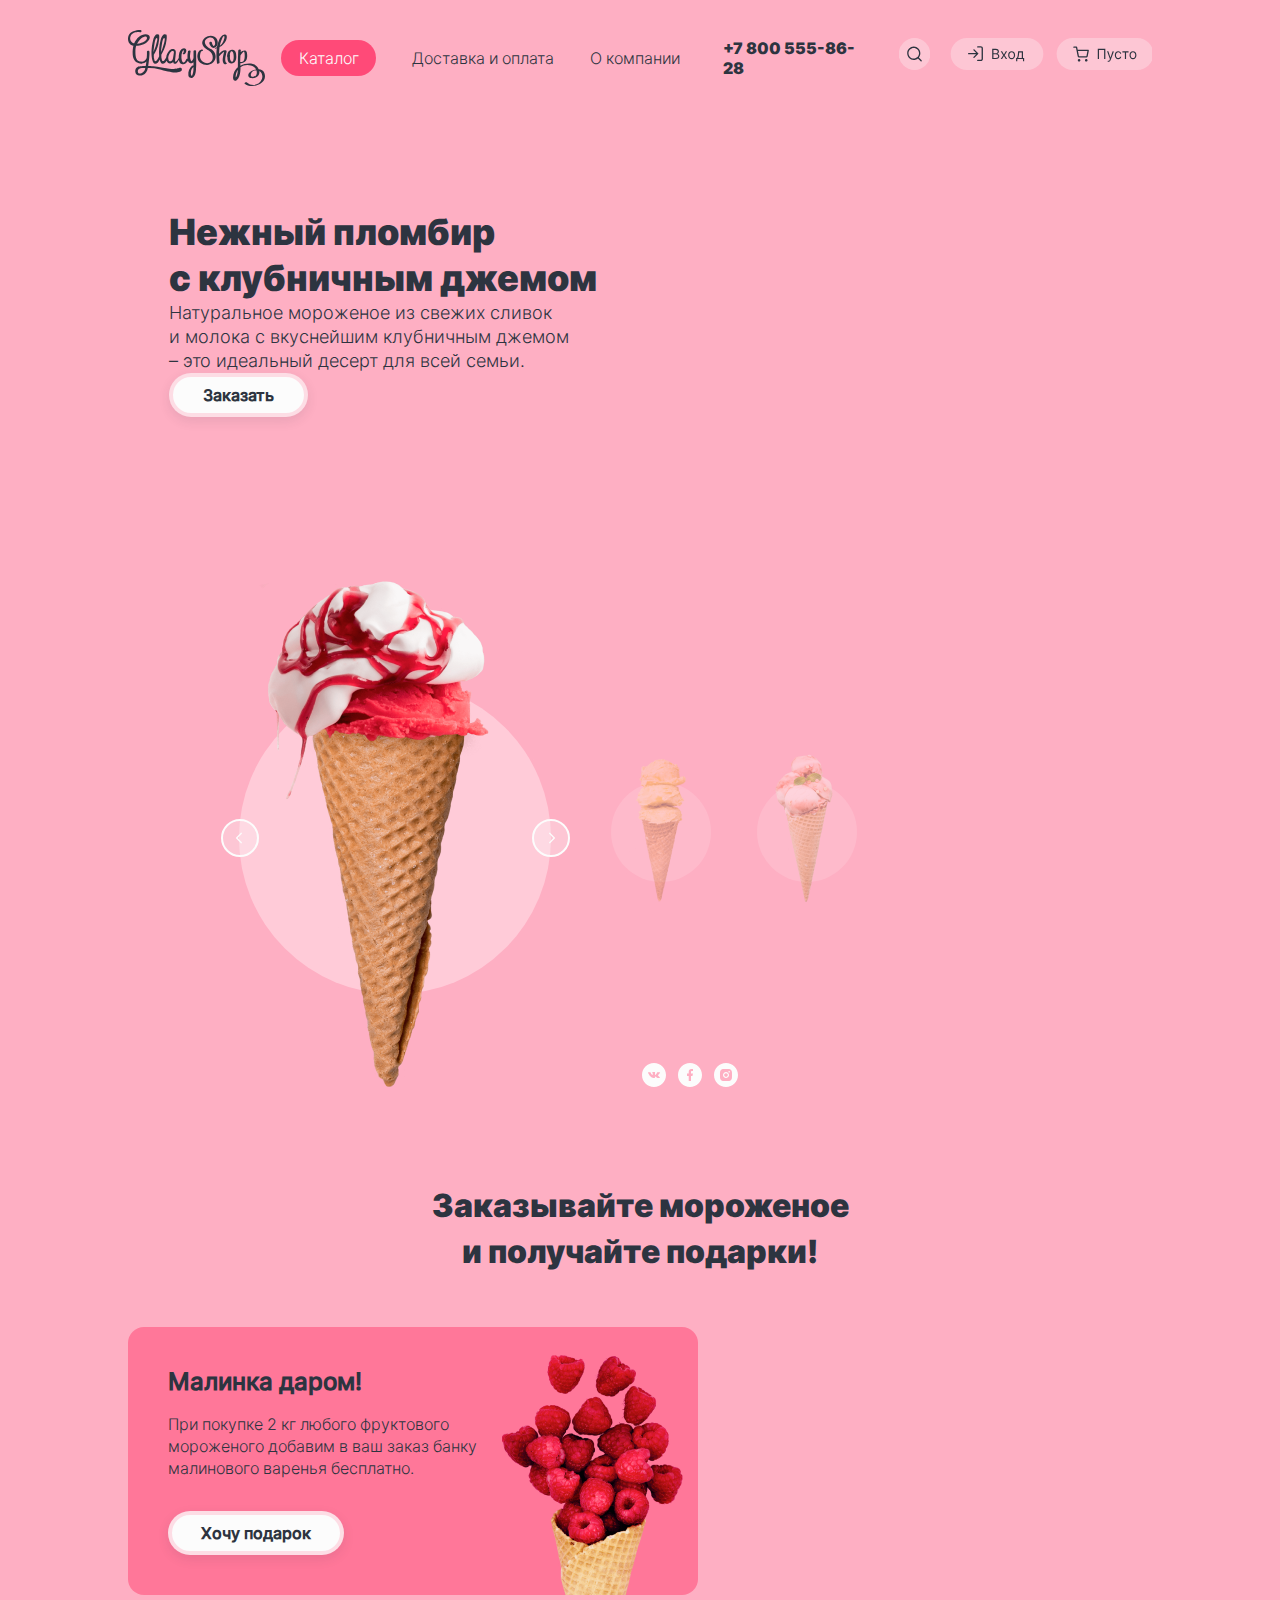
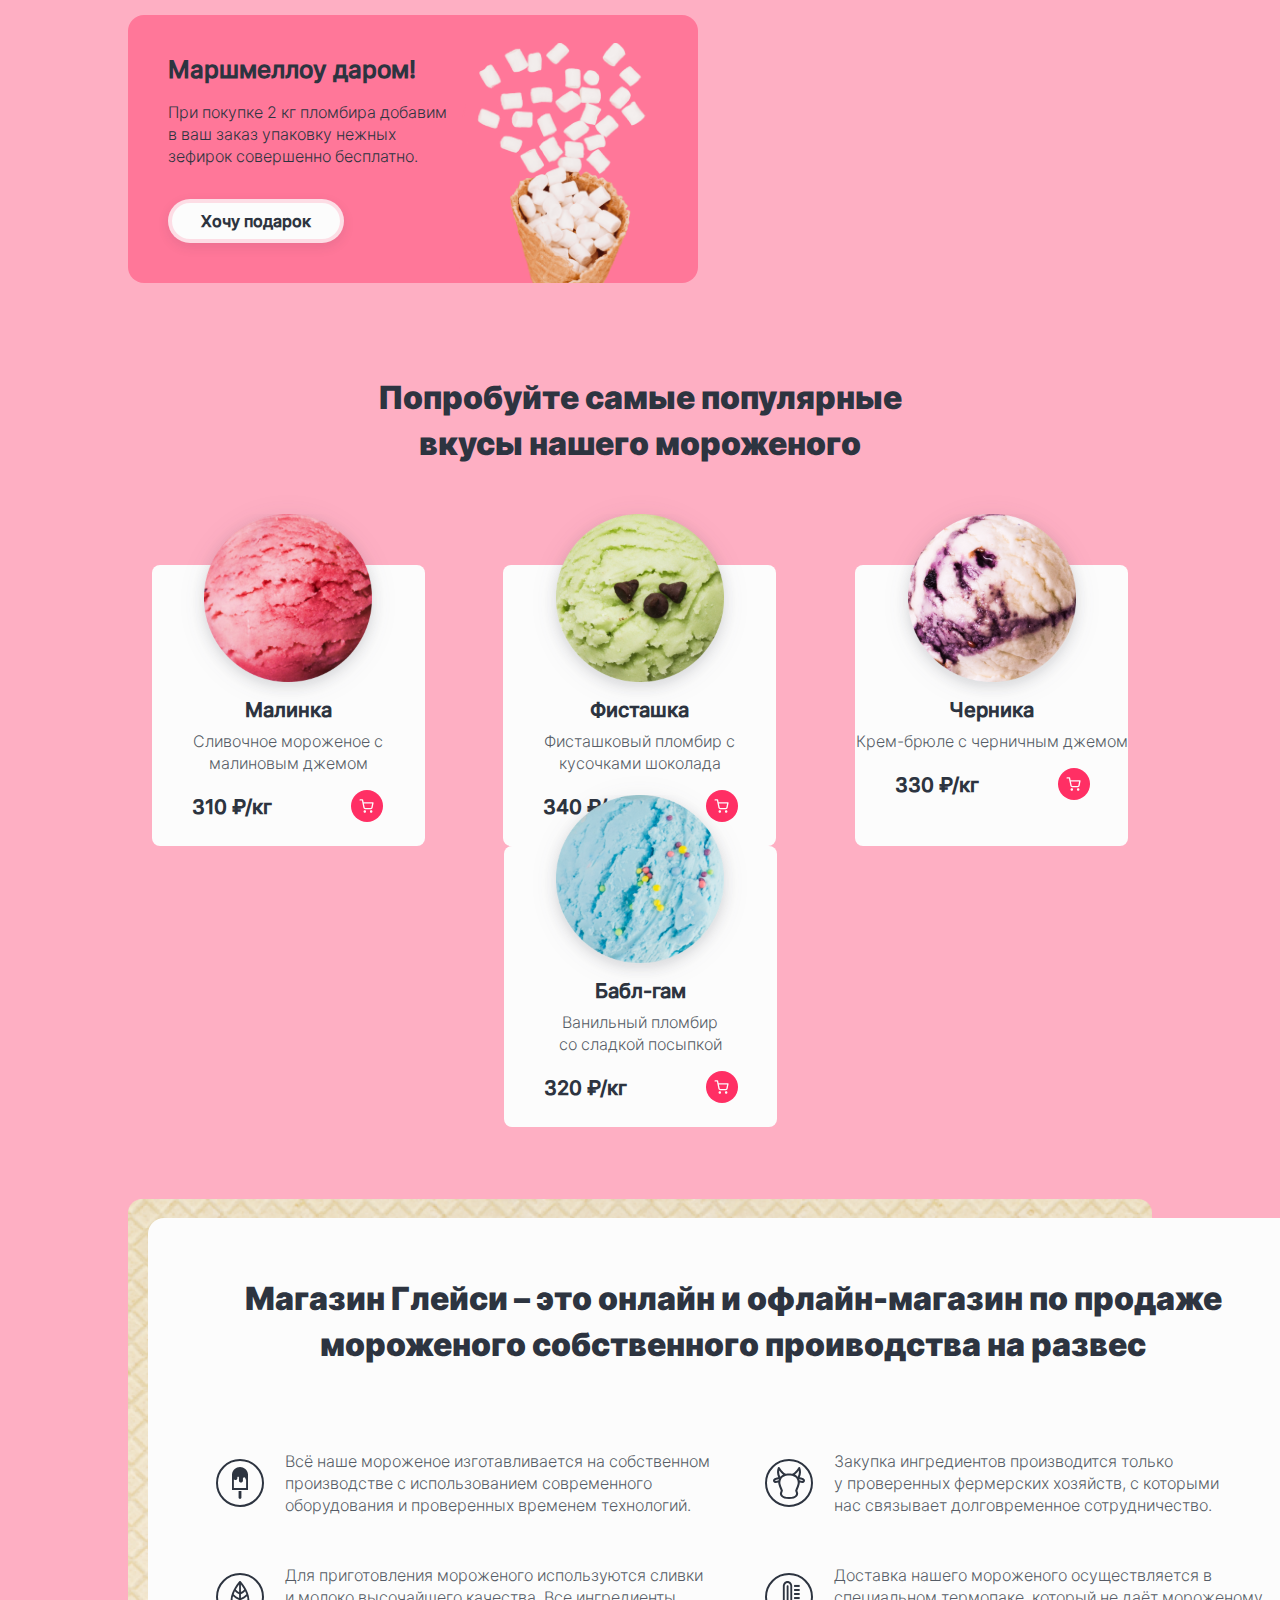
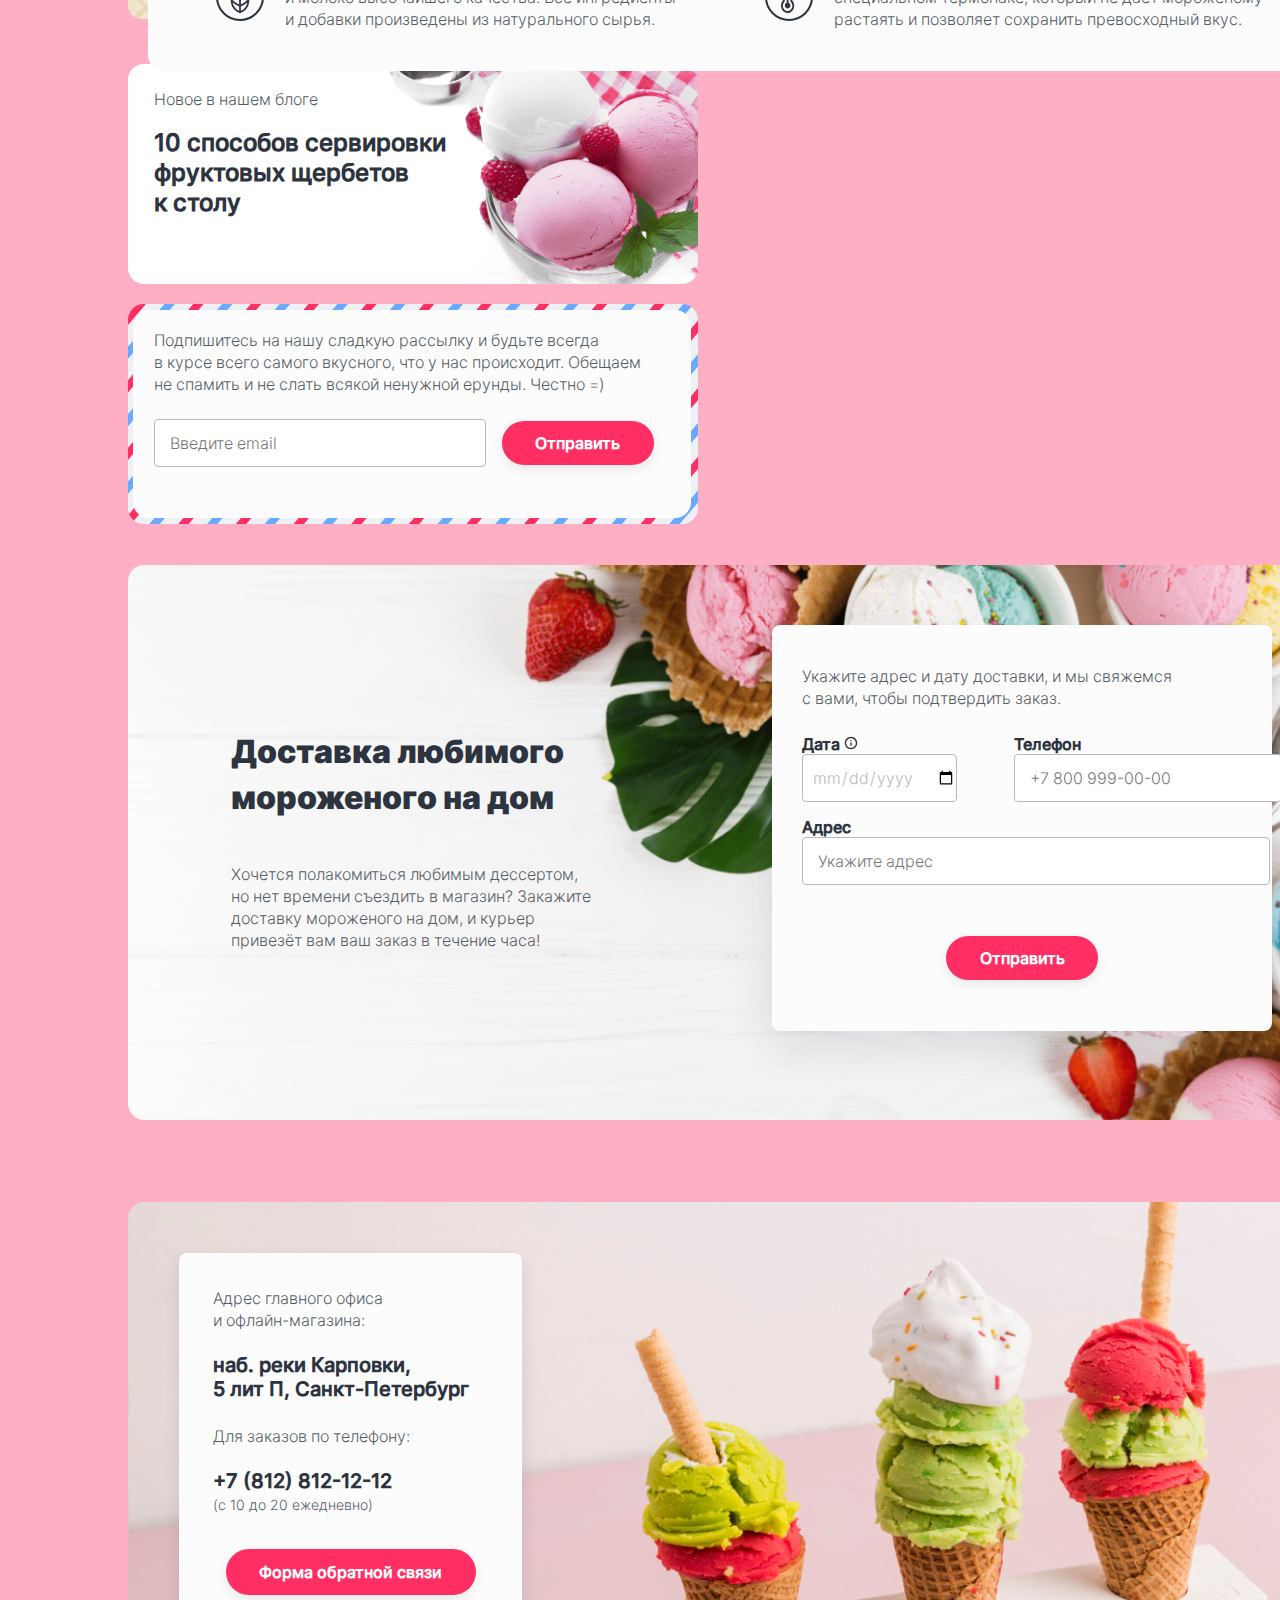
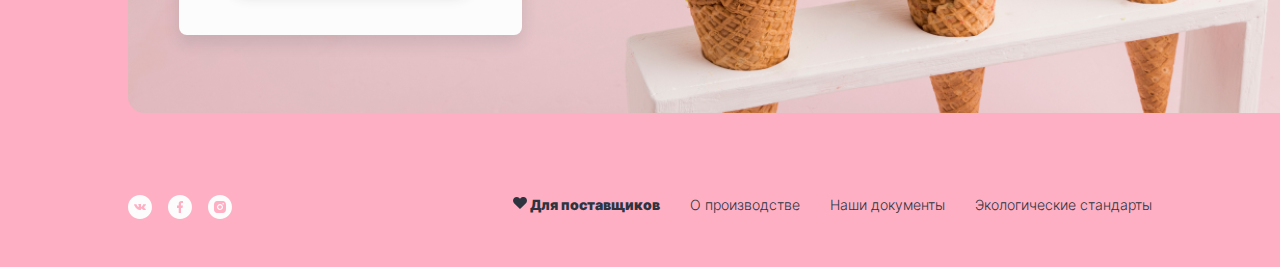
==== ice_cream_card/index.html @ b9f2fcd9 "макет" ====
<!DOCTYPE html>
<html lang="ru">
<head>
    <meta charset="UTF-8">
    <meta name="viewport" content="width=device-width, initial-scale=1.0">
    <title>Ice cream</title>
    <link rel="stylesheet" href="style.css">
</head>

<body>

    <header class="header">
        <div class="header-inner">
            <img class="header-inner__logo" src="images/header/logo.svg" alt="">

            <nav class="header-nav">
                <button id="header-nav__active" class="header-nav__link">Каталог</button>
                <a class="header-nav__link" href="#">Доставка и оплата</a>
                <a class="header-nav__link" href="#">О компании</a>
            </nav>

            <div class="header-authorization">
                <div class="header-authorization__phone">+7 800 555-86-28</div>
                <button class="header-authorization__search"></button>
                <button class="header-authorization__entrance"></button>
                <button class="header-authorization__basket"></button>
            </div> 
        </div> <!--header-inner-->
    </header>

    <div class="mainPage">

        <div class="mainPage1">

            <div class="mainPage1-title">Нежный пломбир<br> с клубничным джемом</div>
            <div class="mainPage1-description">Натуральное мороженое из свежих сливок<br> и молока с вкуснейшим клубничным джемом<br> – это идеальный десерт для всей семьи. </div>
            <button class="mainPage1-btn">Заказать</button>

        </div> <!--mainPage1-->

        <div class="mainPage2">
            <div class="mainPage2-container">

                <div class="mainPage2-img__first">
                    <button class="mainPage2-img-arrow__left"></button>
                    <button class="mainPage2-img-arrow__right"></button>
                    <img class="mainPage2-img__product1" src="./images/main/imgMain/ice_cream1.png" alt="">
                    <div class="mainPage2-img__background1"></div>
                </div>

                <div class="mainPage2-img__second">
                    <img class="mainPage2-img__product2" src="./images/main/imgMain/ice_cream2.png" alt="">
                    <div class="mainPage2-img__background2"></div>
                </div> 
                
                <div class="mainPage2-img__third">
                    <img class="mainPage2-img__product3" src="./images/main/imgMain/ice-cream3.png" alt="">
                    <div class="mainPage2-img__background2"></div>
                </div>

            <div class="mainPage2-social">
                    <a class="mainPage2__social_item" href="#">
                        <svg width="24" height="24" viewBox="0 0 24 24" fill="none" xmlns="http://www.w3.org/2000/svg">
                        <path fill-rule="evenodd" clip-rule="evenodd" d="M24 12C24 18.6274 18.6274 24 12 24C5.37258 24 0 18.6274 0 12C0 5.37258 5.37258 0 12 0C18.6274 0 24 5.37258 24 12ZM12.5884 14.9749H11.8711C11.8711 14.9749 10.2885 15.0584 8.89479 13.7867C7.37486 12.3995 6.03249 9.64702 6.03249 9.64702C6.03249 9.64702 5.95511 9.46654 6.03917 9.3793C6.13366 9.28121 6.39106 9.27493 6.39106 9.27493L8.10567 9.26508C8.10567 9.26508 8.26727 9.28878 8.38294 9.36317C8.47824 9.42457 8.53167 9.53936 8.53167 9.53936C8.53167 9.53936 8.80878 10.1536 9.17581 10.7093C9.89212 11.7942 10.2258 12.0315 10.469 11.9152C10.8233 11.7458 10.7171 10.3816 10.7171 10.3816C10.7171 10.3816 10.7236 9.88646 10.5387 9.66601C10.3955 9.4951 10.1254 9.44527 10.0062 9.43128C9.90971 9.42 10.0681 9.22367 10.2733 9.13558C10.5819 9.00308 11.1268 8.99551 11.7706 9.00136C12.2722 9.00579 12.4165 9.0332 12.6127 9.07475C13.0677 9.17105 13.0536 9.47963 13.0229 10.1454C13.0138 10.3444 13.0032 10.5752 13.0032 10.8418C13.0032 10.9018 13.0012 10.9657 12.9991 11.0315C12.9885 11.3725 12.9763 11.7629 13.2324 11.908C13.3637 11.9822 13.6849 11.9191 14.4884 10.7233C14.8693 10.1566 15.1549 9.49024 15.1549 9.49024C15.1549 9.49024 15.2173 9.37145 15.3142 9.32048C15.4134 9.26851 15.5472 9.2845 15.5472 9.2845L17.3515 9.27465C17.3515 9.27465 17.8937 9.21796 17.9815 9.43242C18.0735 9.65758 17.7788 10.1833 17.0417 11.0444C16.3463 11.8567 16.006 12.1587 16.0328 12.4236C16.0527 12.6198 16.2739 12.7957 16.7015 13.1436C17.5897 13.8661 17.8264 14.2455 17.8827 14.3357C17.8872 14.343 17.8906 14.3484 17.893 14.3519C18.2905 14.9296 17.4522 14.9749 17.4522 14.9749L15.8497 14.9944C15.8497 14.9944 15.5053 15.0543 15.0521 14.7814C14.8151 14.6388 14.5833 14.406 14.3626 14.1842C14.0251 13.8451 13.7131 13.5316 13.4469 13.6056C13.0002 13.7298 13.0143 14.5734 13.0143 14.5734C13.0143 14.5734 13.0175 14.7536 12.9157 14.8495C12.8051 14.954 12.5884 14.9749 12.5884 14.9749Z" fill="#FCFCFC"/>
                        </svg>
                    </a>

                    <a class="mainPage2__social_item" href="#">
                        <svg width="24" height="24" viewBox="0 0 24 24" fill="none" xmlns="http://www.w3.org/2000/svg">
                        <path fill-rule="evenodd" clip-rule="evenodd" d="M24 12C24 18.6274 18.6274 24 12 24C5.37258 24 0 18.6274 0 12C0 5.37258 5.37258 0 12 0C18.6274 0 24 5.37258 24 12ZM14.4286 12.9H13V18H10.7143V12.9H9V10.5H10.7143V8.82C10.7143 6.9942 11.816 6 13.3674 6C14.1103 6 14.8137 6.0582 15 6.084V8.1H14.1429C13 8.1 13 8.682 13 9.3V10.5H15L14.4286 12.9Z" fill="#FCFCFC"/>
                        </svg>
                    </a>

                    <a class="mainPage2__social_item" href="#">
                        <svg width="24" height="24" viewBox="0 0 24 24" fill="none" xmlns="http://www.w3.org/2000/svg">
                        <path fill-rule="evenodd" clip-rule="evenodd" d="M24 12C24 18.6274 18.6274 24 12 24C5.37258 24 0 18.6274 0 12C0 5.37258 5.37258 0 12 0C18.6274 0 24 5.37258 24 12ZM14.4732 6.036C13.8336 6.006 13.6302 6 12 6C10.3698 6 10.1664 6.0078 9.5268 6.036C8.8872 6.066 8.4528 6.1662 8.07 6.315C7.66946 6.46544 7.3066 6.70154 7.0068 7.0068C6.70128 7.30639 6.46514 7.66931 6.315 8.07C6.1662 8.4528 6.066 8.8872 6.036 9.5268C6.006 10.1664 6 10.3698 6 12C6 13.6302 6.0078 13.8336 6.036 14.4732C6.066 15.1122 6.1662 15.5478 6.315 15.93C6.46556 16.3305 6.70164 16.6933 7.0068 16.9932C7.30652 17.2986 7.6694 17.5347 8.07 17.685C8.4528 17.8332 8.8878 17.934 9.5268 17.964C10.1664 17.994 10.3698 18 12 18C13.6302 18 13.8336 17.9922 14.4732 17.964C15.1122 17.934 15.5478 17.8332 15.93 17.685C16.3304 17.5343 16.6932 17.2982 16.9932 16.9932C17.2987 16.6936 17.5348 16.3307 17.685 15.93C17.8332 15.5472 17.934 15.1122 17.964 14.4732C17.994 13.8336 18 13.6302 18 12C18 10.3698 17.9922 10.1664 17.964 9.5268C17.934 8.8878 17.8332 8.4522 17.685 8.07C17.5344 7.66955 17.2983 7.30674 16.9932 7.0068C16.6596 6.6738 16.326 6.4674 15.93 6.315C15.5472 6.1662 15.1122 6.066 14.4732 6.036ZM9.87868 9.87868C10.4413 9.31607 11.2044 9 12 9C12.7956 9 13.5587 9.31607 14.1213 9.87868C14.6839 10.4413 15 11.2044 15 12C15 12.7956 14.6839 13.5587 14.1213 14.1213C13.5587 14.6839 12.7956 15 12 15C11.2044 15 10.4413 14.6839 9.87868 14.1213C9.31607 13.5587 9 12.7956 9 12C9 11.2044 9.31607 10.4413 9.87868 9.87868ZM15.6803 8.31967C15.821 8.46032 15.9 8.65109 15.9 8.85C15.9 9.04891 15.821 9.23968 15.6803 9.38033C15.5397 9.52098 15.3489 9.6 15.15 9.6C14.9511 9.6 14.7603 9.52098 14.6197 9.38033C14.479 9.23968 14.4 9.04891 14.4 8.85C14.4 8.65109 14.479 8.46032 14.6197 8.31967C14.7603 8.17902 14.9511 8.1 15.15 8.1C15.3489 8.1 15.5397 8.17902 15.6803 8.31967ZM13.2728 10.7272C12.9352 10.3896 12.4774 10.2 12 10.2C11.5226 10.2 11.0648 10.3896 10.7272 10.7272C10.3896 11.0648 10.2 11.5226 10.2 12C10.2 12.4774 10.3896 12.9352 10.7272 13.2728C11.0648 13.6104 11.5226 13.8 12 13.8C12.4774 13.8 12.9352 13.6104 13.2728 13.2728C13.6104 12.9352 13.8 12.4774 13.8 12C13.8 11.5226 13.6104 11.0648 13.2728 10.7272Z" fill="#FCFCFC"/>
                        </svg>
                    </a>
                </div>

            </div> <!--mainPage2-container-->
        </div> <!--mainPage2-->


    </div> <!--mainPage-->

    <h2>Заказывайте мороженое<br> и получайте подарки!</h2>

    <div class="banner">
            
        <div class="banner-container">

                <div class="banner-container__1-part">
                    <div class="banner-container__title">Малинка даром!</div>
                    <div class="banner-container__description">При покупке 2 кг любого фруктового<br> мороженого добавим в ваш заказ банку<br> малинового варенья бесплатно.</div>
                    <button class="banner-container__btn">Хочу подарок</button>
                </div>

                <div class="banner-container__2-part">
                    <div class="banner-img">
                        <img class="banner-imgPhoto" src="./images/main/banner/banner1.png" alt="">
                    </div>
                </div>
        </div><!--banner-container-->

        <div class="banner-container">
                <div class="banner-container__1-part">
                    <div class="banner-container__title">Маршмеллоу даром!</div>
                    <div class="banner-container__description">При покупке 2 кг пломбира добавим<br> в ваш заказ упаковку нежных<br> зефирок совершенно бесплатно.</div>
                    <button class="banner-container__btn">Хочу подарок</button>
                </div>
            

                <div class="banner-container__2-part">
                    <div class="banner-img">
                        <img class="banner-imgPhoto" src="./images/main/banner/banner2.png" alt="">
                    </div>
                </div>

        </div><!--banner-container-->

    </div> <!--banner-->

    <h2>Попробуйте самые популярные <br> вкусы нашего мороженого</h2>
    
    <div class="card-container">

        <div class="card-item">
            <div class="card-item__img">
                <img src="images/main/card/ice_cream1.svg" alt="">
            </div>
            <div class="card-item__title">Малинка</div>
            <div class="card-item__text">Сливочное мороженое с малиновым джемом</div>
            <div class="card-item__price_block">
                <span class="card-item__price">310 ₽/кг</span>
                <button class="card-item__btn">
                    <img src="images/main/card/icon.svg" alt="">
                </button>
            </div>
        </div>

        <div class="card-item">
            <div class="card-item__img">
                <img src="images/main/card/ice_cream2.svg" alt="">
            </div>
            <div class="card-item__title">Фисташка</div>
            <div class="card-item__text">Фисташковый пломбир с кусочками шоколада</div>
            <div class="card-item__price_block">
                <span class="card-item__price">340 ₽/кг</span>
                <button class="card-item__btn">
                    <img src="images/main/card/icon.svg" alt="">
                </button>
            </div>
        </div>

        <div class="card-item">
            <div class="card-item__img">
                <img src="images/main/card/ice_cream3.svg" alt="">
            </div>
            <div class="card-item__title">Черника</div>
            <div class="card-item__text">Крем-брюле с черничным джемом</div>
            <div class="card-item__price_block">
                <span class="card-item__price">330 ₽/кг</span>
                <button class="card-item__btn">
                    <img src="images/main/card/icon.svg" alt="">
                </button>
            </div>
        </div>

        <div class="card-item">
            <div class="card-item__img">
                <img src="images/main/card/ice_cream4.svg" alt="">
            </div>
            <div class="card-item__title">Бабл-гам</div>
            <div class="card-item__text">Ванильный пломбир <br> со сладкой посыпкой</div>
            <div class="card-item__price_block">
                <span class="card-item__price">320 ₽/кг</span>
                <button class="card-item__btn">
                    <img src="images/main/card/icon.svg" alt="">
                </button>
            </div>
        </div>

    </div> <!--card-container-->

    <div class="description-container">

        <div class="description-background">
            <img class="description-img" src="./images/main/description/waffle_background.png"alt="">
            <div class="description-board">
                <div class="description-board__title">Магазин Глейси – это онлайн и офлайн-магазин по продаже<br> мороженого собственного проиводства на развес</div>
                
                <div class="description-board__icon">

                    <div class="description-board__item">
                        <img class="description-board__iconImg" src="./images/main/description/icon1.svg" alt="">
                        <div class="description-board__text">Всё наше мороженое изготавливается на собственном<br> производстве с использованием современного<br> оборудования и проверенных временем технологий.</div>
                    </div>

                    <div class="description-board__item">
                        <img class="description-board__iconImg" src="./images/main/description/icon2.svg" alt="">
                        <div class="description-board__text">Закупка ингредиентов производится только<br> у проверенных фермерских хозяйств, с которыми<br> нас связывает долговременное сотрудничество.</div>
                    </div>

                    <div class="description-board__item">
                        <img class="description-board__iconImg" src="./images/main/description/icon3.svg" alt="">
                        <div class="description-board__text">Для приготовления мороженого используются сливки<br> и молоко высочайшего качества. Все ингредиенты<br> и добавки произведены из натурального сырья.</div>
                    </div>

                    <div class="description-board__item">
                        <img class="description-board__iconImg" src="./images/main/description/icon4.svg" alt="">
                        <div class="description-board__text">Доставка нашего мороженого осуществляется в<br> специальном термопаке, который не даёт мороженому<br> растаять и позволяет сохранить превосходный вкус.</div>
                    </div>
                
                </div>

            </div>
        </div> 

    </div> <!--description-container-->

    <div class="novosti-container">

        <div class="novosti">
            <img class="novosti-img" src="./images/main/novosti/novosti1.png" alt="">
            <div class="novosti-title">Новое в нашем блоге</div>
            <div class="novosti-text">10 способов сервировки<br> фруктовых щербетов<br> к столу</div>
        </div>

        <div class="novosti-mail">
            <img class="novosti-mail__img1" src="./images/main/novosti/mail_background.png" alt="">
            <img class="novosti-mail__img2" src="./images/main/novosti/novosti2.png" alt="">
            <div class="novosti-mail__subscription">Подпишитесь на нашу сладкую рассылку и будьте всегда<br> в курсе всего самого вкусного, что у нас происходит. Обещаем<br> не спамить и не слать всякой ненужной ерунды. Честно =)</div>
            <div class="novosti-mail__input">
                <input class="novosti-mail__input-email" type="email" name="email" id="email" placeholder="Введите email">
                <button class="novosti-mail__btn">Отправить</button>
            </div>
        </div>
        
    </div> <!--novosti-container-->

    <div class="delivery-container">

        <div class="delivery-background">

            <div class="delivery-block1">
                <div class="delivery-block1__title">Доставка любимого мороженого на дом</div>
                <div class="delivery-block1__text">Хочется полакомиться любимым дессертом,<br> но нет времени съездить в магазин? Закажите<br> доставку мороженого на дом, и курьер<br> привезёт вам ваш заказ в течение часа!</div>
            </div>

            <div class="delivery-block2">
                <div class="delivery-block2__backgroundInput">
                    <div class="delivery-block2__title">Укажите адрес и дату доставки, и мы свяжемся<br> с вами, чтобы подтвердить заказ.</div>
                    
                        <div class="delivery-block2__date_tel__inputLabel">
                            <div class="delivery-block2__date_tel">
                                <label class="delivery-block2__label_date" for="date">Дата
                                    <img class="delivery-block2__svg" src="./images/main/date/Info.svg" alt="">
                                    <input class="delivery-block2__input_date" type="date" name="date" id="date">
                                </label>
                            </div>
                                
                                <label class="delivery-block2__label_tel" for="tel">Телефон
                                    <input class="delivery-block2__input_tel" type="tel" id="phone" name="phone" placeholder="+7 800 999-00-00">
                                </label> 
                        </div>
                    

                        <div class="delivery-block2__address">
                            <label class="delivery-block2__address_label" for="address">Адрес
                                <input class="delivery-block2__address_input" type="text" id="address" name="address" placeholder="Укажите адрес">
                            </label>
                        </div>

                        <div class="delivery-block2__btn-container">
                            <button class="delivery-block2__btn">Отправить</button>
                        </div>
                        
                </div>
            </div>

        </div> <!--delivery-background-->

    </div> <!--delivery-container-->

    <div class="feedback-container">

        <div class="feedback">
            <div class="feedback-address">
                Адрес главного офиса<br> и офлайн-магазина:
                <br><br>
                <span>наб. реки Карповки,<br> 5 лит П, Санкт-Петербург<br><br></span>
                Для заказов по телефону:<br><br>
                <span>+7 (812) 812-12-12<br></span>
                <span class="feedback-address__working_mode">(с 10 до 20 ежедневно)</span>
            </div>

            <div class="feedback-container__btn">
                <button class="feedback-btn">Форма обратной связи</button>
            </div>
        </div>

    </div>

    <footer class="footer">

        <!--поменять ссылки на btn или img -->

        <div class="social">

            <a class="social_item" href="#">
                <svg width="24" height="24" viewBox="0 0 24 24" fill="none" xmlns="http://www.w3.org/2000/svg">
                <path fill-rule="evenodd" clip-rule="evenodd" d="M24 12C24 18.6274 18.6274 24 12 24C5.37258 24 0 18.6274 0 12C0 5.37258 5.37258 0 12 0C18.6274 0 24 5.37258 24 12ZM12.5884 14.9749H11.8711C11.8711 14.9749 10.2885 15.0584 8.89479 13.7867C7.37486 12.3995 6.03249 9.64702 6.03249 9.64702C6.03249 9.64702 5.95511 9.46654 6.03917 9.3793C6.13366 9.28121 6.39106 9.27493 6.39106 9.27493L8.10567 9.26508C8.10567 9.26508 8.26727 9.28878 8.38294 9.36317C8.47824 9.42457 8.53167 9.53936 8.53167 9.53936C8.53167 9.53936 8.80878 10.1536 9.17581 10.7093C9.89212 11.7942 10.2258 12.0315 10.469 11.9152C10.8233 11.7458 10.7171 10.3816 10.7171 10.3816C10.7171 10.3816 10.7236 9.88646 10.5387 9.66601C10.3955 9.4951 10.1254 9.44527 10.0062 9.43128C9.90971 9.42 10.0681 9.22367 10.2733 9.13558C10.5819 9.00308 11.1268 8.99551 11.7706 9.00136C12.2722 9.00579 12.4165 9.0332 12.6127 9.07475C13.0677 9.17105 13.0536 9.47963 13.0229 10.1454C13.0138 10.3444 13.0032 10.5752 13.0032 10.8418C13.0032 10.9018 13.0012 10.9657 12.9991 11.0315C12.9885 11.3725 12.9763 11.7629 13.2324 11.908C13.3637 11.9822 13.6849 11.9191 14.4884 10.7233C14.8693 10.1566 15.1549 9.49024 15.1549 9.49024C15.1549 9.49024 15.2173 9.37145 15.3142 9.32048C15.4134 9.26851 15.5472 9.2845 15.5472 9.2845L17.3515 9.27465C17.3515 9.27465 17.8937 9.21796 17.9815 9.43242C18.0735 9.65758 17.7788 10.1833 17.0417 11.0444C16.3463 11.8567 16.006 12.1587 16.0328 12.4236C16.0527 12.6198 16.2739 12.7957 16.7015 13.1436C17.5897 13.8661 17.8264 14.2455 17.8827 14.3357C17.8872 14.343 17.8906 14.3484 17.893 14.3519C18.2905 14.9296 17.4522 14.9749 17.4522 14.9749L15.8497 14.9944C15.8497 14.9944 15.5053 15.0543 15.0521 14.7814C14.8151 14.6388 14.5833 14.406 14.3626 14.1842C14.0251 13.8451 13.7131 13.5316 13.4469 13.6056C13.0002 13.7298 13.0143 14.5734 13.0143 14.5734C13.0143 14.5734 13.0175 14.7536 12.9157 14.8495C12.8051 14.954 12.5884 14.9749 12.5884 14.9749Z" fill="#FCFCFC"/>
                </svg>
            </a>

            <a class="social_item" href="#">
                <svg width="24" height="24" viewBox="0 0 24 24" fill="none" xmlns="http://www.w3.org/2000/svg">
                <path fill-rule="evenodd" clip-rule="evenodd" d="M24 12C24 18.6274 18.6274 24 12 24C5.37258 24 0 18.6274 0 12C0 5.37258 5.37258 0 12 0C18.6274 0 24 5.37258 24 12ZM14.4286 12.9H13V18H10.7143V12.9H9V10.5H10.7143V8.82C10.7143 6.9942 11.816 6 13.3674 6C14.1103 6 14.8137 6.0582 15 6.084V8.1H14.1429C13 8.1 13 8.682 13 9.3V10.5H15L14.4286 12.9Z" fill="#FCFCFC"/>
                </svg>
            </a>

            <a class="social_item" href="#">
                <svg width="24" height="24" viewBox="0 0 24 24" fill="none" xmlns="http://www.w3.org/2000/svg">
                <path fill-rule="evenodd" clip-rule="evenodd" d="M24 12C24 18.6274 18.6274 24 12 24C5.37258 24 0 18.6274 0 12C0 5.37258 5.37258 0 12 0C18.6274 0 24 5.37258 24 12ZM14.4732 6.036C13.8336 6.006 13.6302 6 12 6C10.3698 6 10.1664 6.0078 9.5268 6.036C8.8872 6.066 8.4528 6.1662 8.07 6.315C7.66946 6.46544 7.3066 6.70154 7.0068 7.0068C6.70128 7.30639 6.46514 7.66931 6.315 8.07C6.1662 8.4528 6.066 8.8872 6.036 9.5268C6.006 10.1664 6 10.3698 6 12C6 13.6302 6.0078 13.8336 6.036 14.4732C6.066 15.1122 6.1662 15.5478 6.315 15.93C6.46556 16.3305 6.70164 16.6933 7.0068 16.9932C7.30652 17.2986 7.6694 17.5347 8.07 17.685C8.4528 17.8332 8.8878 17.934 9.5268 17.964C10.1664 17.994 10.3698 18 12 18C13.6302 18 13.8336 17.9922 14.4732 17.964C15.1122 17.934 15.5478 17.8332 15.93 17.685C16.3304 17.5343 16.6932 17.2982 16.9932 16.9932C17.2987 16.6936 17.5348 16.3307 17.685 15.93C17.8332 15.5472 17.934 15.1122 17.964 14.4732C17.994 13.8336 18 13.6302 18 12C18 10.3698 17.9922 10.1664 17.964 9.5268C17.934 8.8878 17.8332 8.4522 17.685 8.07C17.5344 7.66955 17.2983 7.30674 16.9932 7.0068C16.6596 6.6738 16.326 6.4674 15.93 6.315C15.5472 6.1662 15.1122 6.066 14.4732 6.036ZM9.87868 9.87868C10.4413 9.31607 11.2044 9 12 9C12.7956 9 13.5587 9.31607 14.1213 9.87868C14.6839 10.4413 15 11.2044 15 12C15 12.7956 14.6839 13.5587 14.1213 14.1213C13.5587 14.6839 12.7956 15 12 15C11.2044 15 10.4413 14.6839 9.87868 14.1213C9.31607 13.5587 9 12.7956 9 12C9 11.2044 9.31607 10.4413 9.87868 9.87868ZM15.6803 8.31967C15.821 8.46032 15.9 8.65109 15.9 8.85C15.9 9.04891 15.821 9.23968 15.6803 9.38033C15.5397 9.52098 15.3489 9.6 15.15 9.6C14.9511 9.6 14.7603 9.52098 14.6197 9.38033C14.479 9.23968 14.4 9.04891 14.4 8.85C14.4 8.65109 14.479 8.46032 14.6197 8.31967C14.7603 8.17902 14.9511 8.1 15.15 8.1C15.3489 8.1 15.5397 8.17902 15.6803 8.31967ZM13.2728 10.7272C12.9352 10.3896 12.4774 10.2 12 10.2C11.5226 10.2 11.0648 10.3896 10.7272 10.7272C10.3896 11.0648 10.2 11.5226 10.2 12C10.2 12.4774 10.3896 12.9352 10.7272 13.2728C11.0648 13.6104 11.5226 13.8 12 13.8C12.4774 13.8 12.9352 13.6104 13.2728 13.2728C13.6104 12.9352 13.8 12.4774 13.8 12C13.8 11.5226 13.6104 11.0648 13.2728 10.7272Z" fill="#FCFCFC"/>
                </svg>
            </a>

            <div class="about_us">
                <div class="about_us_active">
                    <svg width="14" height="14" viewBox="0 0 14 14" fill="none" xmlns="http://www.w3.org/2000/svg">
                    <path d="M12.8909 1.99447C12.5504 1.65381 12.1461 1.38357 11.7011 1.19919C11.2562 1.01482 10.7792 0.919922 10.2976 0.919922C9.8159 0.919922 9.33896 1.01482 8.89399 1.19919C8.44901 1.38357 8.04473 1.65381 7.70422 1.99447L6.99756 2.70114L6.29089 1.99447C5.6031 1.30668 4.67025 0.920278 3.69756 0.920278C2.72487 0.920278 1.79202 1.30668 1.10422 1.99447C0.416428 2.68227 0.0300293 3.61512 0.0300293 4.58781C0.0300293 5.56049 0.416428 6.49334 1.10422 7.18114L1.81089 7.88781L6.99756 13.0745L12.1842 7.88781L12.8909 7.18114C13.2316 6.84064 13.5018 6.43635 13.6862 5.99138C13.8705 5.5464 13.9654 5.06946 13.9654 4.58781C13.9654 4.10615 13.8705 3.62921 13.6862 3.18424C13.5018 2.73926 13.2316 2.33498 12.8909 1.99447Z" fill="#2D3440"/>
                    </svg>
                    Для поставщиков</div>
                <div class="about_us_text">О производстве</div>
                <div class="about_us_text">Наши документы</div>
                <div class="about_us_text">Экологические стандарты</div>
            </div>

        </div> <!--social-->

    </footer> 

</body>

</html>
---- ice_cream_card/style.css ----
* {
    box-sizing: border-box;
}

button {
    border: none;
    cursor: pointer;
}

@font-face {
	font-family: 'Inter-Light'; 
	src: url(fonts/Inter/Inter-Light.otf);
}

@font-face {
	font-family: 'Inter-Medium'; 
	src: url(fonts/Inter/Inter-Medium.otf);
}

@font-face {
	font-family: 'Inter-Black'; 
	src: url(fonts/Inter/Inter-Black.otf);
}

body {
    background-color: #FEAFC3;
    margin: 0;
    padding: 0 10%;
}


/* Header */
    
.header {
    width: 100%;
    padding-top: 30px;
}

.header-inner {
    width: 100%;
    display: flex;
    align-items: center;
}

.header-inner__logo {
    width: 137px;
    height: 56px;
}

.header-nav {
    width: 50%;
}

.header-nav__link {
    margin: 0 16px;
    font-family: 'Inter-Light';
    font-style: normal;
    font-weight: 400;
    font-size: 16px;
    line-height: 20px;
    text-decoration: none;
    cursor: pointer;
    color: #2D3440;
}

.header-nav__link_ , #header-nav__active {
    width: 95px;
    height: 36px;
    color: #FCFCFC;
    background: #FF4A78;
    border-radius: 26px;
}

.header-authorization {
    width: 50%;
    display: flex;
    justify-content: end;
}

.header-authorization__phone {
    padding: 0 14px;
    display: flex;
    align-items: center;
    font-family: 'Inter-Black';
    font-style: normal;
    font-weight: 700;
    font-size: 16px;
    line-height: 20px;
    color: #2D3440;
}

.header-authorization__search {
    margin: 0 14px;
    width: 32px;
    height: 32px;
    background: url("../ice_cream_card/images/header/search.svg") no-repeat center;
}

.header-authorization__entrance {
    width: 108px;
    height: 32px;
    background: url("../ice_cream_card/images/header/entrance.svg") no-repeat center;
}

.header-authorization__basket {
    width: 105px;
    height: 32px;
    background: url(../ice_cream_card/images/header/basket.svg) no-repeat center;
}

/* Main page */

.mainPage {
    display: flex;
    width: 100%;
    flex-wrap: wrap;
}

/* 1 */

.mainPage1 {
    width: 40%;
    display: flex;
    align-items: center;
    flex-wrap: wrap;
    padding: 12% 0 10% 4%;
    min-width: 486px;
}

.mainPage1-title {
    font-family: 'Inter-Black';
    font-style: normal;
    font-weight: 900;
    font-size: 36px;
    line-height: 46px;
    color: #2D3440;
}

.mainPage1-description {
    font-family: 'Inter-Light';
    font-style: normal;
    font-weight: 400;
    font-size: 18px;
    line-height: 24px;
    color: #2D3440;
}

.mainPage1-btn {
    width: 139px;
    height: 44px;

    background: #FCFCFC;
    border: 4px solid rgba(254, 175, 195, 0.4);
    box-shadow: 0px 4px 12px rgb(45 52 64 / 10%);
    border-radius: 26px;
    font-family: 'Inter-Medium';
    font-style: normal;
    font-weight: 700;
    font-size: 16px;
    line-height: 20px;

    text-align: center;
    color: #2D3440;
}

/* 2 */
.mainPage2 {
    display: flex;
    width: 60%;
}

/* Img */

.mainPage2-img-arrow__left {
    position: absolute;
    width: 38px;
    height: 38px;
    margin-top: 300px;
    margin-left: 3px;

    z-index: 1;
    background: url(../ice_cream_card/images/main/mainPage/arrow-left.svg) no-repeat center;
}

.mainPage2-img-arrow__right {
    position: absolute;
    width: 38px;
    height: 38px;
    margin-top: 300px;
    margin-left: 314px;

    z-index: 1;
    background: url(../ice_cream_card/images/main/mainPage/arrow-right.svg) no-repeat center;
}


.mainPage2-container {
    width: 100%;
    align-items: center;
    display: flex;
    padding-left: 90px;
    gap: 80px;
    position: relative;
}

.mainPage2-img__first,
.mainPage2-img__second,
.mainPage2-img__third
{
    position: relative;
}

.mainPage2-img__product1 {
    margin-left: 21px;
    margin-top: 61px;
}

.mainPage2-img__background1 {
    position: absolute;
    margin-left: 21px;
    top: 163px;

    width: 312px;
    height: 312px;
    border-radius: 50%;
    background: #FFCBD8;
    z-index: -1;
}

.mainPage2-img__background2 {
    position: absolute;
    width: 100px;
    height: 100px;
    border-radius: 50%;
    display:inline-block;

    background: #FFCBD8;
    opacity: 0.4;
}

.mainPage2-img__second,
.mainPage2-img__third {
    height: 165px;
    padding-top: 30px;
}

.mainPage2-img__background2 {
    position: absolute;
    z-index: -1;
    top: 36%;
    right: -30%;
}

/* Social */

.mainPage2-social {
    width: 100px;
    gap: 12px;
    display: flex;
    position: absolute;
    bottom: 0;
    right: 0px;
}

/* Banner */

.banner {
    margin: 5% 0;
    display: flex;
    justify-content: space-between;
    column-gap: 15px;
    flex-wrap: wrap;
    gap: 20px;
}

.banner-container {
    display: flex;
    width: 570px;
    height: 268px;
    background: #FF7799;
    border-radius: 16px; 
}

.banner-container__1-part {
    width: 354px;
}

.banner-container__title {
    padding: 40px 0 0 40px;

    font-family: 'Inter-Medium';
    font-style: normal;
    font-weight: 700;
    font-size: 24px;
    line-height: 30px;

    color: #2D3440;
}

.banner-container__description {
    padding: 16px 0 0 40px;
    font-family: 'Inter-Light';
    font-style: normal;
    font-weight: 400;
    font-size: 16px;
    line-height: 22px;

    color: #2D3440;
}

.banner-container__btn {
    width: 176px;
    height: 44px;
    margin: 32px 0 0 40px;

    background: #FCFCFC;
    border: 4px solid rgba(254, 175, 195, 0.4);
    box-shadow: 0px 4px 12px rgb(45 52 64 / 10%);
    border-radius: 26px;
    font-family: 'Inter-Medium';
    font-style: normal;
    font-weight: 700;
    font-size: 16px;
    line-height: 20px;

    text-align: center;
    color: #2D3440;
}

.banner-img {
    position: relative;
    height: 100%;
    width: 216px;
}

.banner-imgPhoto {
    position: absolute;
    top: 28px;
    right: 15px;
    height: 240px;
}


/* h2 */

h2 {
    margin-top: 9%;
    text-align: center;
    font-family: 'Inter-Black';
    font-style: normal;
    font-weight: 900;
    font-size: 32px;
    line-height: 46px;
    color: #2D3440;
}

/* Card */

.card-container {
    padding: 7% 0;
    display: flex;    
    flex-wrap: wrap;    
    column-gap: 3%;
}

.card-item {
    margin: auto;
    width: 273px;
    height: 281px;
    background: #FCFCFC;
    border-radius: 8px;
}

.card-item__img {
    height: 117px;
}

.card-item__img img {
    display:block;
    margin:auto;
    position: relative;
    top: -51px;
    filter: drop-shadow(0px 4px 12px rgba(45, 52, 64, 0.1));
}

.card-item__title {
    margin-top: 16px;
    text-align: center;
    color: #2D3440;
    font-family: 'Inter-Medium';
    font-style: normal;
    font-weight: 700;
    font-size: 20px;
    line-height: 24px;
}

.card-item__text {
    margin-top: 8px;
    text-align: center;
    color: #565C66;
    font-family: 'Inter-Light';
    font-style: normal;
    font-weight: 400;
    font-size: 16px;
    line-height: 22px;
}

.card-item__price_block {
    display: flex;
    align-items: center;
    margin-top: 15px;
}

.card-item__price {
    margin-left: 40px;
    margin-right: 73px;
    font-family: 'Inter-Medium';
    font-style: normal;
    font-weight: 700;
    font-size: 20px;
    line-height: 24px;
}

.card-item__btn {
    border: none;
    background-color: #FCFCFC;
    cursor: pointer;
}

/* Description */

.description-container {
    display: flex;
}

.description-background {
    width: 100%;
    position: relative;
}

.description-img {
    width: 100%;
}

.description-board {
    position: absolute;

    width: 1170px;
    height: 453px;
    background: #FCFCFC;
    border-radius: 16px;
    top: 4.5%;
    left: 2%;
}

.description-board__title {
    font-family: 'Inter-Black';
    text-align: center;
    padding: 5% 0;
    font-style: normal;
    font-weight: 900;
    font-size: 32px;
    line-height: 46px;
    color: #2D3440;
}

.description-board__icon {
    padding: 0 4%;
    column-gap: 2%;
    height: 50%;
    display: flex;
    flex-wrap: wrap;
    align-items: center;
}

.description-board__item {
    width: 49%;
    display: flex;
}

.description-board__iconImg {
    padding: 0 4%;
}

.description-board__text {
    font-family: 'Inter-Light';
    font-style: normal;
    font-weight: 400;
    font-size: 16px;
    line-height: 22px;

    color: #565C66;
}

/* Novosti */

.novosti-container {
    display: flex;
    justify-content: space-between;
    column-gap: 15px;
    flex-wrap: wrap;
    gap: 20px;
    padding: 4% 0;
}

.novosti {
    display: flex;
    width: 570px;
    height: 220px;
}

.novosti-title {
    position: absolute;
    padding: 2% 0 2% 2%;
    font-family: 'Inter-Light';
    font-style: normal;
    font-weight: 400;
    font-size: 16px;
    line-height: 20px;

    color: #565C66;
}

.novosti-text {
    position: absolute;
    padding: 5% 0 0 2%;
    font-family: 'Inter-Medium';
    font-style: normal;
    font-weight: 700;
    font-size: 24px;
    line-height: 30px;

    color: #2D3440;
}

.novosti-mail {
    display: flex;
}

.novosti-mail__img2 {
    position: absolute;
    padding: 0.5% 0.2% 0 0.4%;
}

.novosti-mail__subscription {
    padding: 2% 0 2% 2%;
    position: absolute;
    font-family: 'Inter-Light';
    font-style: normal;
    font-weight: 400;
    font-size: 16px;
    line-height: 22px;

    color: #565C66;
}

.novosti-mail__input {
    position: absolute;
    padding: 9% 2% 0 2%;
}

.novosti-mail__input-email {
    padding: 0 2% 0 3%;
    width: 332px;
    height: 48px;
    
    border: 1px solid #B9B9B9;
    outline: none;
    border-radius: 4px;
    font-family: 'Inter-Light';
    font-style: normal;
    font-weight: 400;
    font-size: 16px;
    line-height: 20px;
}

.novosti-mail__btn {
    margin-left: 12px;
    font-family: 'Inter-Medium';
    font-style: normal;
    font-weight: 700;
    font-size: 16px;
    line-height: 20px;
    color: #FCFCFC;
    
    width: 152px;
    height: 44px;
    background: #FF2F64;
    border: 4px solid rgba(255, 47, 100, 0.3);
    box-shadow: 0px 4px 12px rgba(45, 52, 64, 0.1);
    border-radius: 26px;
}

/* Delivery-container */

.delivery-background {
    display: flex;
    width: 1216px;
    height: 555px;
    background: url(./images/main/delivery/delivery_background1.png) no-repeat;
}

.delivery-block1 {
    width: 50%;
}

.delivery-block1__title {
    padding: 27% 0 0 17%;

    font-family: 'Inter-Black';
    font-style: normal;
    font-weight: 900;
    font-size: 32px;
    line-height: 46px;

    color: #2D3440;
}

.delivery-block1__text {
    padding: 7% 0 0 17%;
    font-family: 'Inter-Light';
    font-style: normal;
    font-weight: 400;
    font-size: 16px;
    line-height: 22px;

    color: #565C66;
}

.delivery-block2 {
    display: flex;
    width: 50%;
    padding: 5% 0 0 3%;
}

.delivery-block2__backgroundInput {
    width: 500px;
    height: 406px;

    background: #FCFCFC;
    box-shadow: 0px 15px 40px rgba(45, 52, 64, 0.12);
    border-radius: 8px;
}

.delivery-block2__title {
    padding: 8% 0 5% 6%;
    font-family: 'Inter-Light';
    font-style: normal;
    font-weight: 400;
    font-size: 16px;
    line-height: 22px;

    color: #565C66;
}

.delivery-block2__date_tel__inputLabel {
    display: flex;
    padding-left: 6%;
}

.delivery-block2__date_tel {
    padding-right: 14%;
}

.delivery-block2__label_date,
.delivery-block2__label_tel,
.delivery-block2__address_label {
    font-family: 'Inter-Medium';
    font-style: normal;
    font-weight: 700;
    font-size: 16px;
    line-height: 20px;

    color: #2D3440;
}

.delivery-block2__input_date, 
.delivery-block2__input_tel,
.delivery-block2__address_input {

    display: block;
    padding-left: 6%;
    outline: none;
    height: 48px;
    border: 1px solid #B9B9B9;
    border-radius: 4px;
    background: #FFFFFF;

    font-family: 'Inter-Light';
    font-style: normal;
    font-weight: 400;
    font-size: 16px;
    line-height: 20px;

    color: #B9B9B9;
}

.delivery-block2__address {
    padding: 3% 0 0 6%;
}

.delivery-block2__address_input {
    padding: 0 43% 0 3%;
} 

.delivery-block2__btn-container {
    height: 146px;
    display: flex;
    justify-content: center;
    align-items: center;
}

.delivery-block2__btn {
    font-family: 'Inter-Medium';
    font-style: normal;
    font-weight: 700;
    font-size: 16px;
    line-height: 20px;
    color: #FCFCFC;

    width: 152px;
    height: 44px;
    background: #FF2F64;
    border: 4px solid rgba(255, 47, 100, 0.3);
    box-shadow: 0px 4px 12px rgba(45, 52, 64, 0.1);
    border-radius: 26px;
}

/* Feedback */

.feedback-container {
    margin-top: 8%;
    padding: 5% 0 0 5%;
    display: flex;
    width: 1216px;
    height: 512px;
    background: url(./images/main/feedback/feedback.png) no-repeat;
}

.feedback {
    width: 343px;
    height: 382px;

    background: #FCFCFC;
    box-shadow: 0px 8px 16px rgba(45, 52, 64, 0.12);
    border-radius: 8px;
}

.feedback-address {
    padding: 10% 0 10% 10%;
    font-family: 'Inter-Light';
    font-style: normal;
    font-weight: 400;
    font-size: 16px;
    line-height: 22px;
    color: #565C66;
}

span {
    font-family: 'Inter-Medium';
    font-style: normal;
    font-weight: 700;
    font-size: 20px;
    line-height: 24px;
    color: #2D3440;
}

.feedback-address__working_mode {
    font-family: 'Inter-Light';
    font-style: normal;
    font-weight: 400;
    font-size: 14px;
    line-height: 20px;

    color: #565C66;
}

.feedback-container__btn {
    display: flex;
    justify-content: center;
    align-items: center;
}

.feedback-btn {
    width: 250px;
    height: 46px;

    font-family: 'Inter-Medium';
    font-style: normal;
    font-weight: 700;
    font-size: 16px;
    line-height: 20px;
    color: #FCFCFC;

    background: #FF2F64;
    border: 4px solid rgba(255, 47, 100, 0.3);
    box-shadow: 0px 4px 12px rgba(45, 52, 64, 0.1);
    border-radius: 26px;
}

/* Pagination */

.pagination {
    width: 1366px;
    display: flex;
    align-items: center;
    flex-direction: column;
}

.pagination_btn {
    background: #FCFCFC;
    border: 4px solid rgba(254, 175, 195, 0.4);
    box-shadow: 0px 4px 12px rgb(45 52 64 / 10%);
    border-radius: 26px;
    font-family: 'Inter-Medium';
    font-style: normal;
    font-weight: 700;
    font-size: 16px;
    line-height: 20px;
    text-align: center;
    color: #2D3440;
    width: 179px;
    height: 44px;
}

.line {
    width: 1170px;
    height: 0px;
    border: 1px solid rgba(252, 252, 252, 0.3);
}

/* Footer */

.footer {
    width: 100%;
    height: 153px;
    padding-top: 8%;
}

.social {
    display: flex;    
    column-gap: 16px;
}

.social_item {    
    text-decoration: none;
    cursor: pointer;
}

.about_us {
    width: 100%;
    justify-content: end;
    column-gap: 30px;
    display: flex;
}

.about_us_active {
    font-family: 'Inter-Black';
    font-style: normal;
    font-weight: 700;
    font-size: 14px;
    line-height: 20px;
    color: #2D3440;
}

.about_us_text {
    color: #2D3440;
    font-family: 'Inter-Light';
    font-style: normal;
    font-weight: 400;
    font-size: 14px;
    line-height: 20px;
}
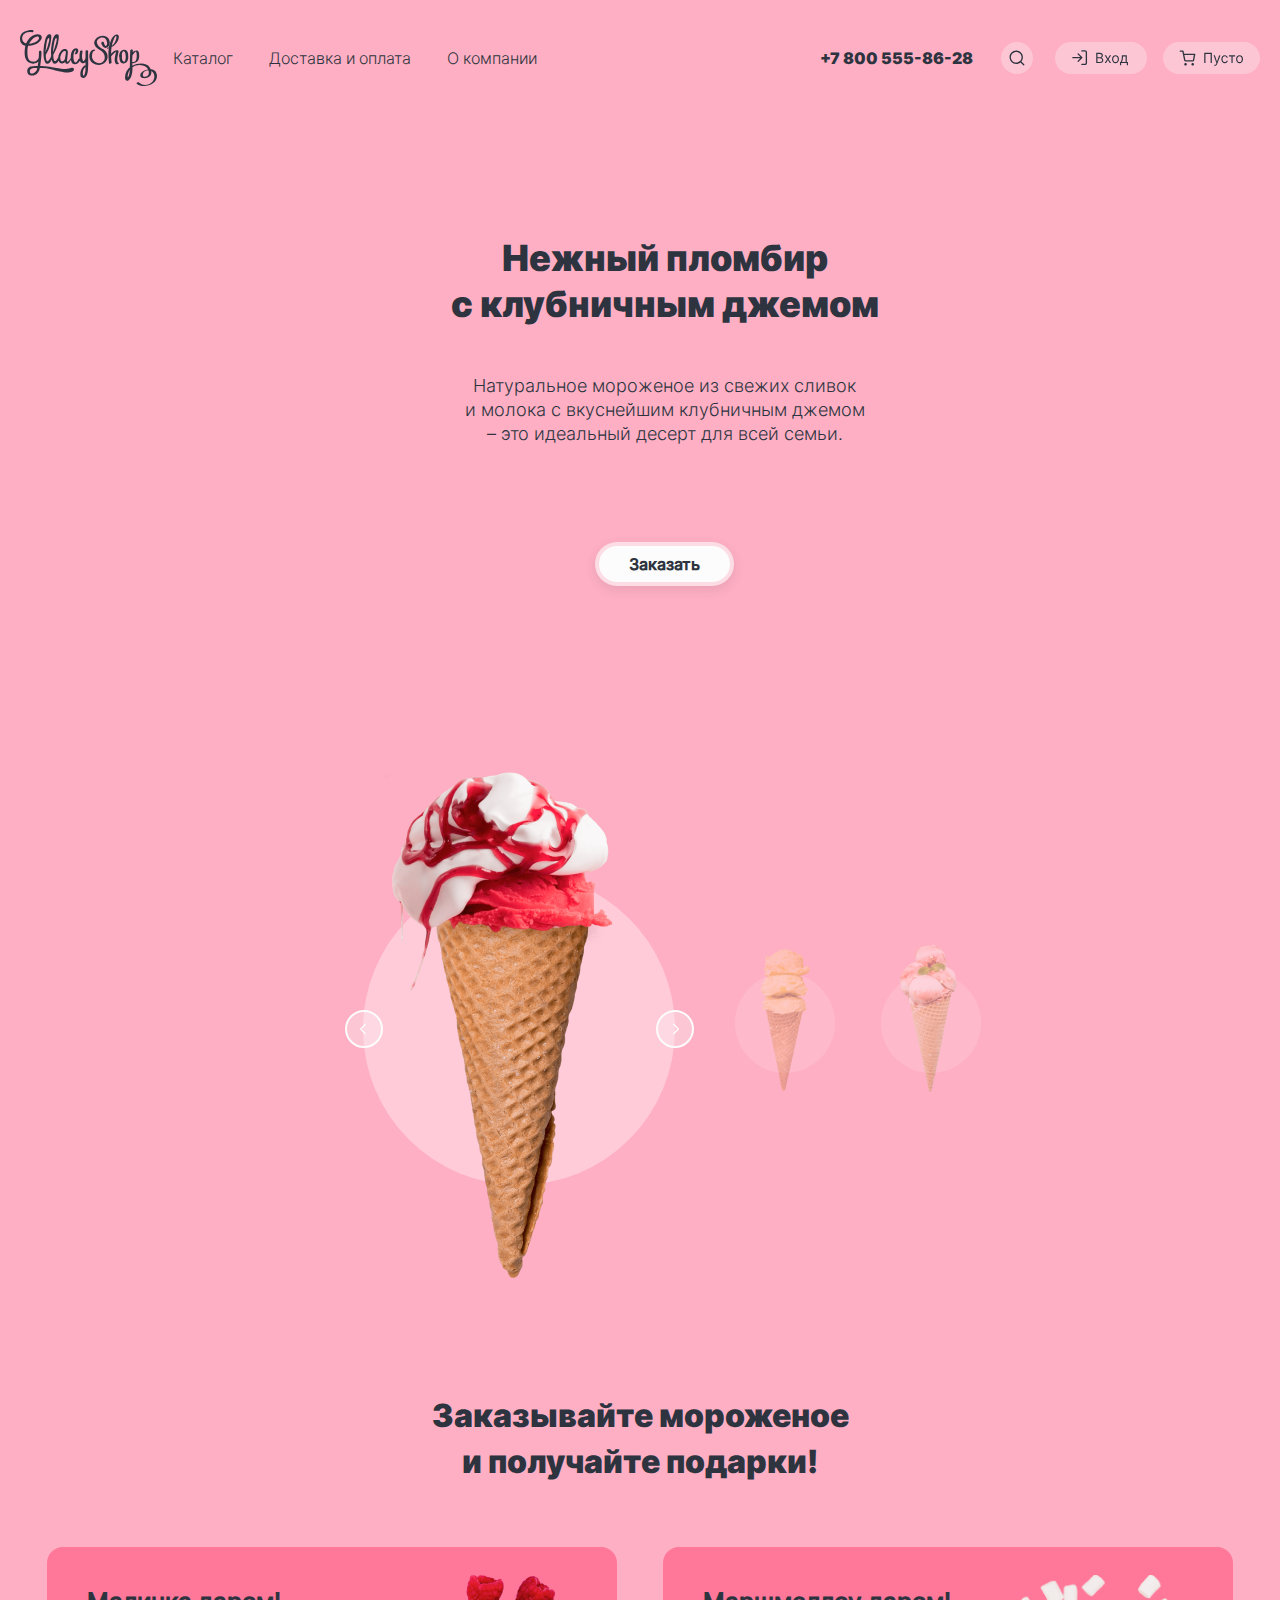
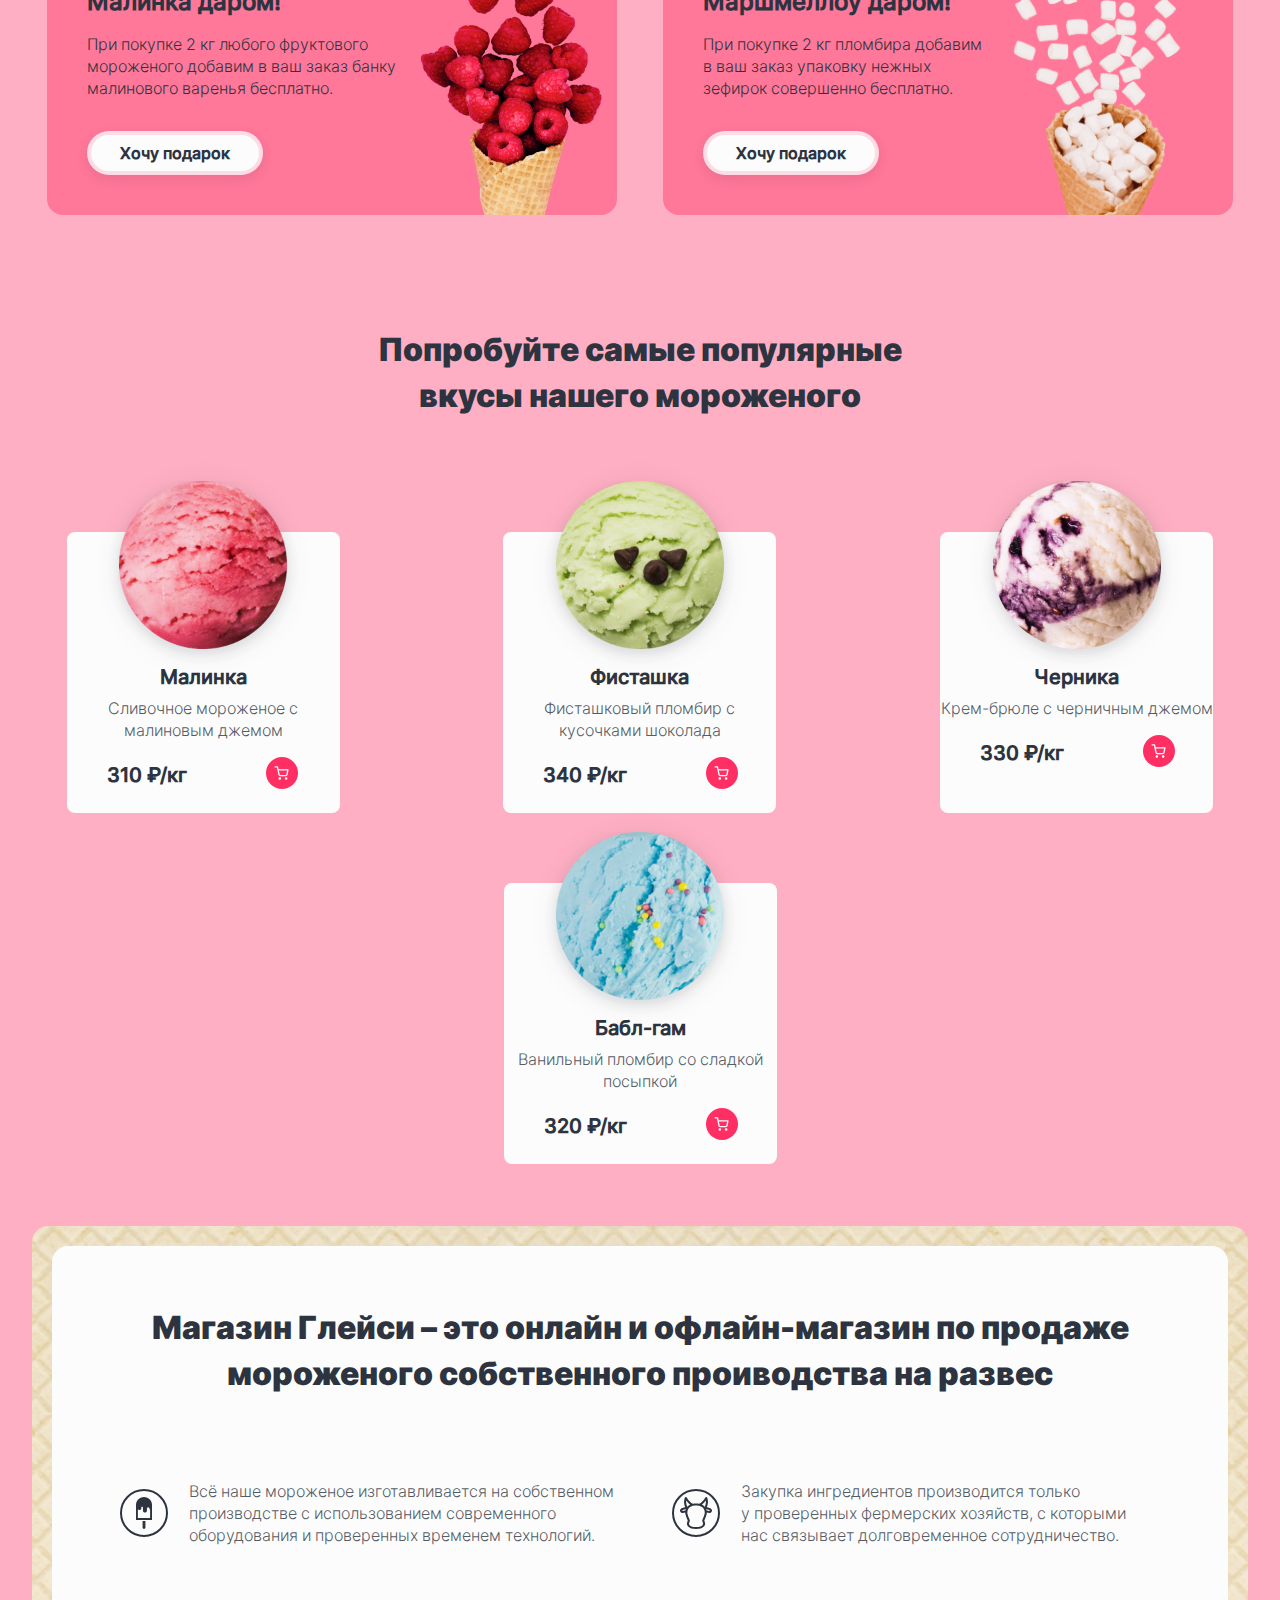
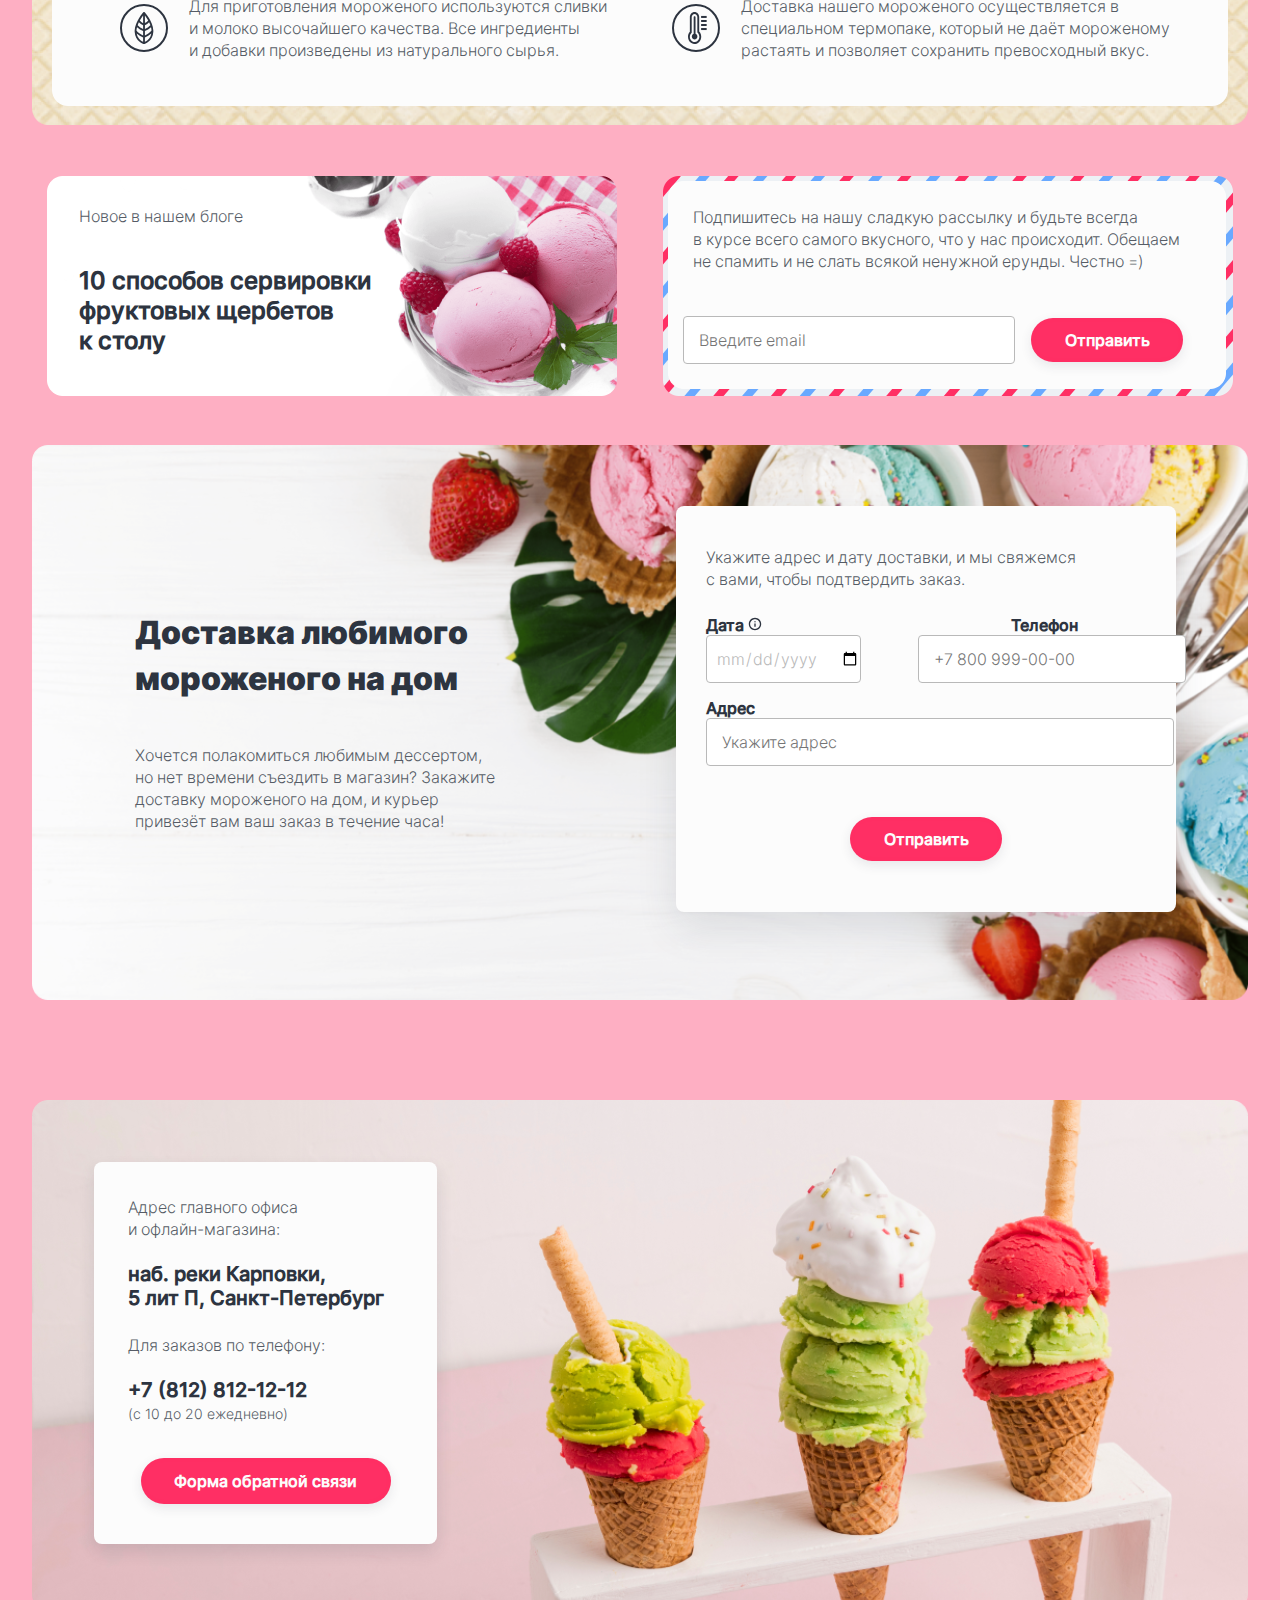
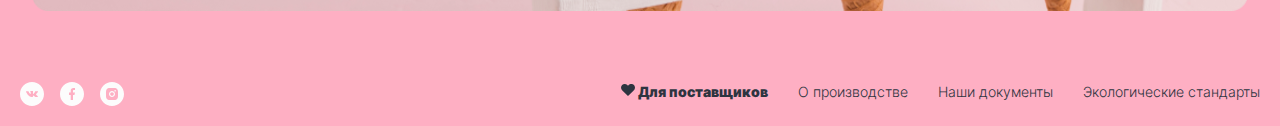
==== commit 3f321efd: "add api" ====
--- a/ice_cream_card/index.html
+++ b/ice_cream_card/index.html
@@ -14,7 +14,7 @@
             <img class="header-inner__logo" src="images/header/logo.svg" alt="">
 
             <nav class="header-nav">
-                <button id="header-nav__active" class="header-nav__link">Каталог</button>
+                <a class="header-nav__link" href="./katalog.html">Каталог</a>
                 <a class="header-nav__link" href="#">Доставка и оплата</a>
                 <a class="header-nav__link" href="#">О компании</a>
             </nav>
@@ -22,9 +22,14 @@
             <div class="header-authorization">
                 <div class="header-authorization__phone">+7 800 555-86-28</div>
                 <button class="header-authorization__search"></button>
-                <button class="header-authorization__entrance"></button>
-                <button class="header-authorization__basket"></button>
+                <a class="header-authorization__entrance" href="auth/index_entrance.html"></a>
+                <button class="header-authorization__basketButton"></button>
             </div> 
+
+            <button class="burger" type="button" id="navToggle">
+                <span class="burger__item">Menu</span>
+            </button>
+            
         </div> <!--header-inner-->
     </header>
 
@@ -39,7 +44,6 @@
         </div> <!--mainPage1-->
 
         <div class="mainPage2">
-            <div class="mainPage2-container">
 
                 <div class="mainPage2-img__first">
                     <button class="mainPage2-img-arrow__left"></button>
@@ -58,19 +62,19 @@
                     <div class="mainPage2-img__background2"></div>
                 </div>
 
-            <div class="mainPage2-social">
+                <div class="mainPage2-social">
                     <a class="mainPage2__social_item" href="#">
                         <svg width="24" height="24" viewBox="0 0 24 24" fill="none" xmlns="http://www.w3.org/2000/svg">
                         <path fill-rule="evenodd" clip-rule="evenodd" d="M24 12C24 18.6274 18.6274 24 12 24C5.37258 24 0 18.6274 0 12C0 5.37258 5.37258 0 12 0C18.6274 0 24 5.37258 24 12ZM12.5884 14.9749H11.8711C11.8711 14.9749 10.2885 15.0584 8.89479 13.7867C7.37486 12.3995 6.03249 9.64702 6.03249 9.64702C6.03249 9.64702 5.95511 9.46654 6.03917 9.3793C6.13366 9.28121 6.39106 9.27493 6.39106 9.27493L8.10567 9.26508C8.10567 9.26508 8.26727 9.28878 8.38294 9.36317C8.47824 9.42457 8.53167 9.53936 8.53167 9.53936C8.53167 9.53936 8.80878 10.1536 9.17581 10.7093C9.89212 11.7942 10.2258 12.0315 10.469 11.9152C10.8233 11.7458 10.7171 10.3816 10.7171 10.3816C10.7171 10.3816 10.7236 9.88646 10.5387 9.66601C10.3955 9.4951 10.1254 9.44527 10.0062 9.43128C9.90971 9.42 10.0681 9.22367 10.2733 9.13558C10.5819 9.00308 11.1268 8.99551 11.7706 9.00136C12.2722 9.00579 12.4165 9.0332 12.6127 9.07475C13.0677 9.17105 13.0536 9.47963 13.0229 10.1454C13.0138 10.3444 13.0032 10.5752 13.0032 10.8418C13.0032 10.9018 13.0012 10.9657 12.9991 11.0315C12.9885 11.3725 12.9763 11.7629 13.2324 11.908C13.3637 11.9822 13.6849 11.9191 14.4884 10.7233C14.8693 10.1566 15.1549 9.49024 15.1549 9.49024C15.1549 9.49024 15.2173 9.37145 15.3142 9.32048C15.4134 9.26851 15.5472 9.2845 15.5472 9.2845L17.3515 9.27465C17.3515 9.27465 17.8937 9.21796 17.9815 9.43242C18.0735 9.65758 17.7788 10.1833 17.0417 11.0444C16.3463 11.8567 16.006 12.1587 16.0328 12.4236C16.0527 12.6198 16.2739 12.7957 16.7015 13.1436C17.5897 13.8661 17.8264 14.2455 17.8827 14.3357C17.8872 14.343 17.8906 14.3484 17.893 14.3519C18.2905 14.9296 17.4522 14.9749 17.4522 14.9749L15.8497 14.9944C15.8497 14.9944 15.5053 15.0543 15.0521 14.7814C14.8151 14.6388 14.5833 14.406 14.3626 14.1842C14.0251 13.8451 13.7131 13.5316 13.4469 13.6056C13.0002 13.7298 13.0143 14.5734 13.0143 14.5734C13.0143 14.5734 13.0175 14.7536 12.9157 14.8495C12.8051 14.954 12.5884 14.9749 12.5884 14.9749Z" fill="#FCFCFC"/>
                         </svg>
                     </a>
-
+    
                     <a class="mainPage2__social_item" href="#">
                         <svg width="24" height="24" viewBox="0 0 24 24" fill="none" xmlns="http://www.w3.org/2000/svg">
                         <path fill-rule="evenodd" clip-rule="evenodd" d="M24 12C24 18.6274 18.6274 24 12 24C5.37258 24 0 18.6274 0 12C0 5.37258 5.37258 0 12 0C18.6274 0 24 5.37258 24 12ZM14.4286 12.9H13V18H10.7143V12.9H9V10.5H10.7143V8.82C10.7143 6.9942 11.816 6 13.3674 6C14.1103 6 14.8137 6.0582 15 6.084V8.1H14.1429C13 8.1 13 8.682 13 9.3V10.5H15L14.4286 12.9Z" fill="#FCFCFC"/>
                         </svg>
                     </a>
-
+    
                     <a class="mainPage2__social_item" href="#">
                         <svg width="24" height="24" viewBox="0 0 24 24" fill="none" xmlns="http://www.w3.org/2000/svg">
                         <path fill-rule="evenodd" clip-rule="evenodd" d="M24 12C24 18.6274 18.6274 24 12 24C5.37258 24 0 18.6274 0 12C0 5.37258 5.37258 0 12 0C18.6274 0 24 5.37258 24 12ZM14.4732 6.036C13.8336 6.006 13.6302 6 12 6C10.3698 6 10.1664 6.0078 9.5268 6.036C8.8872 6.066 8.4528 6.1662 8.07 6.315C7.66946 6.46544 7.3066 6.70154 7.0068 7.0068C6.70128 7.30639 6.46514 7.66931 6.315 8.07C6.1662 8.4528 6.066 8.8872 6.036 9.5268C6.006 10.1664 6 10.3698 6 12C6 13.6302 6.0078 13.8336 6.036 14.4732C6.066 15.1122 6.1662 15.5478 6.315 15.93C6.46556 16.3305 6.70164 16.6933 7.0068 16.9932C7.30652 17.2986 7.6694 17.5347 8.07 17.685C8.4528 17.8332 8.8878 17.934 9.5268 17.964C10.1664 17.994 10.3698 18 12 18C13.6302 18 13.8336 17.9922 14.4732 17.964C15.1122 17.934 15.5478 17.8332 15.93 17.685C16.3304 17.5343 16.6932 17.2982 16.9932 16.9932C17.2987 16.6936 17.5348 16.3307 17.685 15.93C17.8332 15.5472 17.934 15.1122 17.964 14.4732C17.994 13.8336 18 13.6302 18 12C18 10.3698 17.9922 10.1664 17.964 9.5268C17.934 8.8878 17.8332 8.4522 17.685 8.07C17.5344 7.66955 17.2983 7.30674 16.9932 7.0068C16.6596 6.6738 16.326 6.4674 15.93 6.315C15.5472 6.1662 15.1122 6.066 14.4732 6.036ZM9.87868 9.87868C10.4413 9.31607 11.2044 9 12 9C12.7956 9 13.5587 9.31607 14.1213 9.87868C14.6839 10.4413 15 11.2044 15 12C15 12.7956 14.6839 13.5587 14.1213 14.1213C13.5587 14.6839 12.7956 15 12 15C11.2044 15 10.4413 14.6839 9.87868 14.1213C9.31607 13.5587 9 12.7956 9 12C9 11.2044 9.31607 10.4413 9.87868 9.87868ZM15.6803 8.31967C15.821 8.46032 15.9 8.65109 15.9 8.85C15.9 9.04891 15.821 9.23968 15.6803 9.38033C15.5397 9.52098 15.3489 9.6 15.15 9.6C14.9511 9.6 14.7603 9.52098 14.6197 9.38033C14.479 9.23968 14.4 9.04891 14.4 8.85C14.4 8.65109 14.479 8.46032 14.6197 8.31967C14.7603 8.17902 14.9511 8.1 15.15 8.1C15.3489 8.1 15.5397 8.17902 15.6803 8.31967ZM13.2728 10.7272C12.9352 10.3896 12.4774 10.2 12 10.2C11.5226 10.2 11.0648 10.3896 10.7272 10.7272C10.3896 11.0648 10.2 11.5226 10.2 12C10.2 12.4774 10.3896 12.9352 10.7272 13.2728C11.0648 13.6104 11.5226 13.8 12 13.8C12.4774 13.8 12.9352 13.6104 13.2728 13.2728C13.6104 12.9352 13.8 12.4774 13.8 12C13.8 11.5226 13.6104 11.0648 13.2728 10.7272Z" fill="#FCFCFC"/>
@@ -78,13 +82,11 @@
                     </a>
                 </div>
 
-            </div> <!--mainPage2-container-->
         </div> <!--mainPage2-->
 
-
     </div> <!--mainPage-->
 
-    <h2>Заказывайте мороженое<br> и получайте подарки!</h2>
+    <h2 class="banner-head">Заказывайте мороженое<br> и получайте подарки!</h2>
 
     <div class="banner">
             
@@ -123,101 +125,46 @@
 
     <h2>Попробуйте самые популярные <br> вкусы нашего мороженого</h2>
     
-    <div class="card-container">
-
-        <div class="card-item">
-            <div class="card-item__img">
-                <img src="images/main/card/ice_cream1.svg" alt="">
-            </div>
-            <div class="card-item__title">Малинка</div>
-            <div class="card-item__text">Сливочное мороженое с малиновым джемом</div>
-            <div class="card-item__price_block">
-                <span class="card-item__price">310 ₽/кг</span>
-                <button class="card-item__btn">
-                    <img src="images/main/card/icon.svg" alt="">
-                </button>
-            </div>
-        </div>
-
-        <div class="card-item">
-            <div class="card-item__img">
-                <img src="images/main/card/ice_cream2.svg" alt="">
-            </div>
-            <div class="card-item__title">Фисташка</div>
-            <div class="card-item__text">Фисташковый пломбир с кусочками шоколада</div>
-            <div class="card-item__price_block">
-                <span class="card-item__price">340 ₽/кг</span>
-                <button class="card-item__btn">
-                    <img src="images/main/card/icon.svg" alt="">
-                </button>
-            </div>
-        </div>
-
-        <div class="card-item">
-            <div class="card-item__img">
-                <img src="images/main/card/ice_cream3.svg" alt="">
-            </div>
-            <div class="card-item__title">Черника</div>
-            <div class="card-item__text">Крем-брюле с черничным джемом</div>
-            <div class="card-item__price_block">
-                <span class="card-item__price">330 ₽/кг</span>
-                <button class="card-item__btn">
-                    <img src="images/main/card/icon.svg" alt="">
-                </button>
-            </div>
-        </div>
-
-        <div class="card-item">
-            <div class="card-item__img">
-                <img src="images/main/card/ice_cream4.svg" alt="">
-            </div>
-            <div class="card-item__title">Бабл-гам</div>
-            <div class="card-item__text">Ванильный пломбир <br> со сладкой посыпкой</div>
-            <div class="card-item__price_block">
-                <span class="card-item__price">320 ₽/кг</span>
-                <button class="card-item__btn">
-                    <img src="images/main/card/icon.svg" alt="">
-                </button>
-            </div>
-        </div>
+    <div class="card-container" data-role="main">
+
+        Loading...
 
     </div> <!--card-container-->
 
-    <div class="description-container">
-
-        <div class="description-background">
-            <img class="description-img" src="./images/main/description/waffle_background.png"alt="">
-            <div class="description-board">
-                <div class="description-board__title">Магазин Глейси – это онлайн и офлайн-магазин по продаже<br> мороженого собственного проиводства на развес</div>
-                
-                <div class="description-board__icon">
-
-                    <div class="description-board__item">
-                        <img class="description-board__iconImg" src="./images/main/description/icon1.svg" alt="">
-                        <div class="description-board__text">Всё наше мороженое изготавливается на собственном<br> производстве с использованием современного<br> оборудования и проверенных временем технологий.</div>
+    <div class="description">
+        <div class="description-container">
+
+                <div class="description-board">
+                    <div class="description-board__title">Магазин Глейси – это онлайн и офлайн-магазин по продаже<br> мороженого собственного проиводства на развес</div>
+                    
+                    <div class="description-board__icon">
+
+                        <div class="description-board__item">
+                            <img class="description-board__iconImg" src="./images/main/description/icon1.svg" alt="">
+                            <div class="description-board__text">Всё наше мороженое изготавливается на собственном<br> производстве с использованием современного<br> оборудования и проверенных временем технологий.</div>
+                        </div>
+
+                        <div class="description-board__item">
+                            <img class="description-board__iconImg" src="./images/main/description/icon2.svg" alt="">
+                            <div class="description-board__text">Закупка ингредиентов производится только<br> у проверенных фермерских хозяйств, с которыми<br> нас связывает долговременное сотрудничество.</div>
+                        </div>
+
+                        <div class="description-board__item">
+                            <img class="description-board__iconImg" src="./images/main/description/icon3.svg" alt="">
+                            <div class="description-board__text">Для приготовления мороженого используются сливки<br> и молоко высочайшего качества. Все ингредиенты<br> и добавки произведены из натурального сырья.</div>
+                        </div>
+
+                        <div class="description-board__item">
+                            <img class="description-board__iconImg" src="./images/main/description/icon4.svg" alt="">
+                            <div class="description-board__text">Доставка нашего мороженого осуществляется в<br> специальном термопаке, который не даёт мороженому<br> растаять и позволяет сохранить превосходный вкус.</div>
+                        </div>
+                    
                     </div>
 
-                    <div class="description-board__item">
-                        <img class="description-board__iconImg" src="./images/main/description/icon2.svg" alt="">
-                        <div class="description-board__text">Закупка ингредиентов производится только<br> у проверенных фермерских хозяйств, с которыми<br> нас связывает долговременное сотрудничество.</div>
-                    </div>
-
-                    <div class="description-board__item">
-                        <img class="description-board__iconImg" src="./images/main/description/icon3.svg" alt="">
-                        <div class="description-board__text">Для приготовления мороженого используются сливки<br> и молоко высочайшего качества. Все ингредиенты<br> и добавки произведены из натурального сырья.</div>
-                    </div>
-
-                    <div class="description-board__item">
-                        <img class="description-board__iconImg" src="./images/main/description/icon4.svg" alt="">
-                        <div class="description-board__text">Доставка нашего мороженого осуществляется в<br> специальном термопаке, который не даёт мороженому<br> растаять и позволяет сохранить превосходный вкус.</div>
-                    </div>
-                
-                </div>
-
-            </div>
-        </div> 
-
-    </div> <!--description-container-->
+                </div>
+
+        </div> <!--description-container-->
+    </div> <!--description-->
 
     <div class="novosti-container">
 
@@ -281,9 +228,62 @@
 
         </div> <!--delivery-background-->
 
+        <!-- delivery-block2__backgroundInput for adaptive -->
+
+        <div class="delivery-block2__backgroundInput">
+            <div class="delivery-block2__title">Укажите адрес и дату доставки, и мы свяжемся<br> с вами, чтобы подтвердить заказ.</div>
+            
+                <div class="delivery-block2__date_tel__inputLabel">
+                    <div class="delivery-block2__date_tel">
+                        <label class="delivery-block2__label_date" for="date">Дата
+                            <img class="delivery-block2__svg" src="./images/main/date/Info.svg" alt="">
+                            <input class="delivery-block2__input_date" type="date" name="date" id="date">
+                        </label>
+                    </div>
+                        
+                        <label class="delivery-block2__label_tel" for="tel">Телефон
+                            <input class="delivery-block2__input_tel" type="tel" id="phone" name="phone" placeholder="+7 800 999-00-00">
+                        </label> 
+                </div>
+            
+
+                <div class="delivery-block2__address">
+                    <label class="delivery-block2__address_label" for="address">Адрес
+                        <input class="delivery-block2__address_input" type="text" id="address" name="address" placeholder="Укажите адрес">
+                    </label>
+                </div>
+
+                <div class="delivery-block2__btn-container">
+                    <button class="delivery-block2__btn">Отправить</button>
+                </div>
+                
+        </div>
+
+        <!-- delivery-block2__backgroundInput for adaptive -->
+
     </div> <!--delivery-container-->
 
     <div class="feedback-container">
+        <div class="feedback-block">
+
+            <div class="feedback">
+                <div class="feedback-address">
+                    Адрес главного офиса<br> и офлайн-магазина:
+                    <br><br>
+                    <span>наб. реки Карповки,<br> 5 лит П, Санкт-Петербург<br><br></span>
+                    Для заказов по телефону:<br><br>
+                    <span>+7 (812) 812-12-12<br></span>
+                    <span class="feedback-address__working_mode">(с 10 до 20 ежедневно)</span>
+                </div>
+    
+                <div class="feedback-container__btn">
+                    <button class="feedback-btn">Форма обратной связи</button>
+                </div>
+            </div>
+    
+        </div>
+
+        <!--feedback for adaptive-->
 
         <div class="feedback">
             <div class="feedback-address">
@@ -300,11 +300,11 @@
             </div>
         </div>
 
+        <!--feedback for adaptive-->
+
     </div>
 
     <footer class="footer">
-
-        <!--поменять ссылки на btn или img -->
 
         <div class="social">
 
@@ -338,7 +338,7 @@
             </div>
 
         </div> <!--social-->
-
+        <script src="./script.js"></script>
     </footer> 
 
 </body>
--- a/ice_cream_card/style.css
+++ b/ice_cream_card/style.css
@@ -25,11 +25,10 @@
 body {
     background-color: #FEAFC3;
     margin: 0;
-    padding: 0 10%;
-}
-
-
-/* Header */
+}
+
+
+/*============= Header =================*/
     
 .header {
     width: 100%;
@@ -45,6 +44,7 @@
 .header-inner__logo {
     width: 137px;
     height: 56px;
+    cursor: pointer;
 }
 
 .header-nav {
@@ -102,32 +102,41 @@
     background: url("../ice_cream_card/images/header/entrance.svg") no-repeat center;
 }
 
-.header-authorization__basket {
+.header-authorization__basketButton {
     width: 105px;
     height: 32px;
     background: url(../ice_cream_card/images/header/basket.svg) no-repeat center;
 }
 
-/* Main page */
+.header-authorization__basket {
+    display: flex;  
+}
+
+.header-authorization__basket__background {
+    width: 441px;
+    height: 382px;
+    background: #FCFCFC;
+    border-radius: 4px;
+}
+
+/*========= Main page =================*/
 
 .mainPage {
     display: flex;
     width: 100%;
-    flex-wrap: wrap;
-}
-
-/* 1 */
+}
+
+/*====== 1 ========*/
 
 .mainPage1 {
     width: 40%;
-    display: flex;
     align-items: center;
     flex-wrap: wrap;
     padding: 12% 0 10% 4%;
-    min-width: 486px;
 }
 
 .mainPage1-title {
+    padding-bottom: 4%;
     font-family: 'Inter-Black';
     font-style: normal;
     font-weight: 900;
@@ -137,6 +146,7 @@
 }
 
 .mainPage1-description {
+    padding-bottom: 8%;
     font-family: 'Inter-Light';
     font-style: normal;
     font-weight: 400;
@@ -163,13 +173,17 @@
     color: #2D3440;
 }
 
-/* 2 */
+/*========= 2 ==========*/
 .mainPage2 {
     display: flex;
+    padding-left: 6%;
     width: 60%;
-}
-
-/* Img */
+    min-width: 700px;
+    align-items: center;
+    gap: 80px;
+}
+
+/*============ Img ============*/
 
 .mainPage2-img-arrow__left {
     position: absolute;
@@ -194,15 +208,6 @@
 }
 
 
-.mainPage2-container {
-    width: 100%;
-    align-items: center;
-    display: flex;
-    padding-left: 90px;
-    gap: 80px;
-    position: relative;
-}
-
 .mainPage2-img__first,
 .mainPage2-img__second,
 .mainPage2-img__third
@@ -251,24 +256,21 @@
     right: -30%;
 }
 
-/* Social */
+/*============ Social =================*/
 
 .mainPage2-social {
-    width: 100px;
+    height: 100%;
+    align-items: end;
     gap: 12px;
     display: flex;
-    position: absolute;
-    bottom: 0;
-    right: 0px;
-}
-
-/* Banner */
+}
+
+/*=============== Banner ==============*/
 
 .banner {
     margin: 5% 0;
     display: flex;
-    justify-content: space-between;
-    column-gap: 15px;
+    justify-content: space-evenly;
     flex-wrap: wrap;
     gap: 20px;
 }
@@ -341,7 +343,7 @@
 }
 
 
-/* h2 */
+/*=========== h2 ==========*/
 
 h2 {
     margin-top: 9%;
@@ -354,13 +356,13 @@
     color: #2D3440;
 }
 
-/* Card */
+/*============= Card ==============*/
 
 .card-container {
-    padding: 7% 0;
+    padding-top: 7%;
     display: flex;    
     flex-wrap: wrap;    
-    column-gap: 3%;
+    gap: 70px;
 }
 
 .card-item {
@@ -427,30 +429,25 @@
     cursor: pointer;
 }
 
-/* Description */
+/*=============== Description ===============*/
+
+.description {
+    padding-top: 5%;
+    display: flex;
+    justify-content: center;
+}
 
 .description-container {
-    display: flex;
-}
-
-.description-background {
-    width: 100%;
-    position: relative;
-}
-
-.description-img {
-    width: 100%;
+    padding: 20px;
+    display: flex;
+    width: 1216px;
+    height: 500px;
+    background: url(./images/main/description/waffle_background.png) no-repeat;
 }
 
 .description-board {
-    position: absolute;
-
-    width: 1170px;
-    height: 453px;
     background: #FCFCFC;
     border-radius: 16px;
-    top: 4.5%;
-    left: 2%;
 }
 
 .description-board__title {
@@ -492,58 +489,54 @@
     color: #565C66;
 }
 
-/* Novosti */
+/*================ Novosti ================*/
 
 .novosti-container {
     display: flex;
-    justify-content: space-between;
+    justify-content: space-evenly;
     column-gap: 15px;
     flex-wrap: wrap;
     gap: 20px;
     padding: 4% 0;
 }
 
-.novosti {
+.novosti-title {
+    position: absolute;
+    padding: 30px 0 0 32px;
+    font-family: 'Inter-Light';
+    font-style: normal;
+    font-weight: 400;
+    font-size: 16px;
+    line-height: 20px;
+
+    color: #565C66;
+}
+
+.novosti-text {
+    position: absolute;
+    padding: 90px 0 0 32px;
+    font-family: 'Inter-Medium';
+    font-style: normal;
+    font-weight: 700;
+    font-size: 24px;
+    line-height: 30px;
+
+    color: #2D3440;
+}
+
+.novosti-mail, .novosti {
     display: flex;
     width: 570px;
     height: 220px;
 }
 
-.novosti-title {
-    position: absolute;
-    padding: 2% 0 2% 2%;
-    font-family: 'Inter-Light';
-    font-style: normal;
-    font-weight: 400;
-    font-size: 16px;
-    line-height: 20px;
-
-    color: #565C66;
-}
-
-.novosti-text {
-    position: absolute;
-    padding: 5% 0 0 2%;
-    font-family: 'Inter-Medium';
-    font-style: normal;
-    font-weight: 700;
-    font-size: 24px;
-    line-height: 30px;
-
-    color: #2D3440;
-}
-
-.novosti-mail {
-    display: flex;
-}
-
 .novosti-mail__img2 {
     position: absolute;
-    padding: 0.5% 0.2% 0 0.4%;
+    padding: 5px 2px 0 5px;
 }
 
 .novosti-mail__subscription {
-    padding: 2% 0 2% 2%;
+    padding: 30px 0 0 30px;
     position: absolute;
     font-family: 'Inter-Light';
     font-style: normal;
@@ -556,7 +549,7 @@
 
 .novosti-mail__input {
     position: absolute;
-    padding: 9% 2% 0 2%;
+    padding: 140px 20px 0 20px;
 }
 
 .novosti-mail__input-email {
@@ -591,7 +584,16 @@
     border-radius: 26px;
 }
 
-/* Delivery-container */
+/*======== Delivery-container =========*/
+
+.delivery-container {
+    display: flex;
+    justify-content: center;
+}
+
+.delivery-container > .delivery-block2__backgroundInput {
+    display: none;
+}
 
 .delivery-background {
     display: flex;
@@ -726,10 +728,19 @@
     border-radius: 26px;
 }
 
-/* Feedback */
+/*======== Feedback ==========*/
+
+.feedback-container > .feedback {
+    display: none;
+}
 
 .feedback-container {
     margin-top: 8%;
+    display: flex;
+    justify-content: center;
+}
+
+.feedback-block {
     padding: 5% 0 0 5%;
     display: flex;
     width: 1216px;
@@ -798,10 +809,158 @@
     border-radius: 26px;
 }
 
+/*-------CATALOG---------*/
+
+
+/*========filter-container========*/
+
+.filter-container {
+    width: 100%;
+    margin-top: 7%;
+}
+
+.filter {
+    display: flex;
+	flex-wrap: wrap;
+    width: 100%;
+    gap: 4%;
+}
+
+.filter-sorting {
+    width: 196px;
+}
+
+.filter-title {
+    font-family: 'Inter-Light';
+    font-style: normal;
+    font-weight: 400;
+    font-size: 14px;
+    line-height: 20px;
+
+    color: #2D3440;
+}
+
+.filter-block, 
+.filter-block__select {
+    background: rgba(255, 255, 255, 0.2);
+    border-radius: 20px;
+    height: 36px;
+    width: 100%;
+    border: none;
+    text-align: center;
+    display: flex;
+}
+
+.filter-block__inputLabel {
+    display: flex;
+    justify-content: center;
+    align-items: center;
+}
+
+.filter-block__opacity {
+    background: rgba(255, 255, 255, 0.4);
+    gap: 20px;
+    padding-left: 15px;
+}
+
+.filter-block__fat_content-form {
+    text-align: center;
+    height: 36px;
+    padding-top: 2.4%;
+}
+
+.filter-block__fillers-form {
+    text-align: center;
+    height: 36px;
+    justify-content: center;
+    align-items: center;
+    display: flex;
+    gap: 20px;
+}
+
+.filter-block__select,
+label {
+    font-family: 'Inter-Light';
+    font-style: normal;
+    font-weight: 400;
+    font-size: 14px;
+    line-height: 20px;
+    color: #2D3440;
+    text-align: center;
+}
+
+
+.filter-fat_content {
+    width: 367px;
+    height: 82px;
+}
+
+.filter-fillers {
+    width: 596px;
+    height: 82px;
+}
+
+.filter-block__opacity label::before {
+    content: "";
+    background: url(./catalog/radio-off.svg) no-repeat;
+    width: 22px;
+	height: 20px;
+    display: inline-block;
+    position: relative;
+    top: 4px;
+}
+
+.filter-block__opacity input[type=radio]:checked + label:before {
+    background: url(./catalog/radio-on.svg) no-repeat;
+    background-clip: content-box;
+}
+
+.filter-block__input {
+    display: none;
+}
+
+.filter-block__fillers-form label::before {
+    content: "";
+    background: url(./catalog/check-off.svg) no-repeat;
+    width: 22px;
+	height: 20px;
+    display: inline-block;
+    position: relative;
+}
+
+.filter-block__fillers-form input[type=checkbox]:checked + label:before {
+    background: url(./catalog/check-on.svg) no-repeat;
+    background-clip: content-box;
+}
+
+/*======Button=====*/
+
+.filter-container-btn {
+    background: rgba(252, 252, 252, 0.3);
+    border: 2px solid #FCFCFC;
+    border-radius: 20px;
+    width: 187px;
+    height: 36px;
+    text-align: center;
+    cursor: pointer;
+}
+
+.filter-btn {
+    background: rgba(252, 252, 252, 0);
+    font-family: 'Inter-Medium';
+    font-style: normal;
+    font-weight: 700;
+    font-size: 14px;
+    line-height: 20px;
+    color: #2D3440;
+    padding: 6px;
+}
+
+
 /* Pagination */
 
 .pagination {
-    width: 1366px;
+    width: 100%;
     display: flex;
     align-items: center;
     flex-direction: column;
@@ -829,12 +988,12 @@
     border: 1px solid rgba(252, 252, 252, 0.3);
 }
 
-/* Footer */
+/*============== Footer =================*/
 
 .footer {
     width: 100%;
-    height: 153px;
-    padding-top: 8%;
+    position: relative;
+    top: 70px;
 }
 
 .social {
@@ -852,6 +1011,7 @@
     justify-content: end;
     column-gap: 30px;
     display: flex;
+    padding-bottom: 2%;
 }
 
 .about_us_active {
@@ -870,4 +1030,243 @@
     font-weight: 400;
     font-size: 14px;
     line-height: 20px;
+}
+
+/* Burger
+============================*/
+.burger {
+    display: none;
+    padding: 9px 2px;
+
+    background: none;
+    border: 0;
+    cursor: pointer;
+}
+
+.burger__item {
+    display: block;
+    width: 30px;
+    height: 3px;
+
+    background-color: #fff;
+
+    font-size: 0;
+    color: transparent;
+
+    position: relative;
+}
+
+.burger__item:before,
+.burger__item:after {
+    content: "";
+    width: 100%;
+    height: 100%;
+
+    background-color: #fff;
+
+    position: absolute;
+    left: 0;
+    z-index: 1;
+}
+
+.burger__item:before {
+    top: -8px;
+}
+
+.burger__item:after {
+    bottom: -8px;
+}
+
+
+
+/* Media
+============================*/
+
+@media (min-width: 1920px) {
+    body {
+        padding: 0 20%;
+    }
+}
+
+@media (max-width: 1919px) {
+    body {   
+        padding: 0 10.4%;
+    }
+}
+
+@media (max-width: 1550px) {
+    body {   
+        padding: 0 5%;
+    }
+    .mainPage2-social {
+        display: none;
+    }
+}
+
+@media (max-width: 1290px) {
+    body {   
+        padding: 0 20px;
+    }
+    .mainPage {
+        justify-content: center;
+        flex-wrap: wrap;
+    }
+    .mainPage1 {
+        width: 100%;
+        text-align: center;
+    }
+}
+
+@media (max-width: 1100px) {
+    .description-board__title {
+        padding: 3% 10px;
+        font-size: 25px;
+    }
+    .description-board__icon {
+        gap: 10px;
+    }
+
+    .delivery-container > .delivery-block2__backgroundInput {
+        display: block;
+    }
+
+    .delivery-background {
+        display: none;
+    }
+    
+    .header-nav {
+        display: none;
+    }
+    
+    .header-authorization {
+        justify-content: end;
+        width: 100%;
+    }
+    
+    .burger {
+        display: block;
+        padding-left: 3%;
+    }
+
+
+}
+
+@media (max-width: 865px) {
+    .description-board__title {
+        font-size: 20px;
+        line-height: 30px;
+    }
+    .about_us {
+        flex-wrap: wrap;
+    }
+    .about_us_active, .about_us_text {
+        width: 100%;
+        display: flex;
+        justify-content: end;
+    }
+}
+
+@media (max-width: 765px) {
+    .description-container {
+        background: #f9f2e2;
+        border-radius: 20px;
+    }
+    .description-container {
+        height: auto;
+    }
+    .description-board {
+        padding: 15px;
+    }
+    .description-board__icon {
+        height: auto;
+    }
+    .description-board__item {
+        width: auto;
+    }
+    .mainPage2 {
+        min-width: unset;
+        padding: 0;
+        width: auto;
+    }
+    .mainPage2-img__second, .mainPage2-img__third {
+        display: none;
+    }
+
+    .header-authorization__phone {
+        display: none;
+    }
+
+    .filter {
+        margin-bottom: 7%;
+    }
+
+}
+
+@media (max-width: 629px) {
+    .filter {
+        margin-bottom: 15%;
+    }
+
+    .filter-container {
+        display: none;
+    }
+
+    .card-container {
+        padding: 15% 0;
+    }
+}
+
+@media (max-width: 600px) {
+    .feedback-container > .feedback {
+        display: block;
+    }
+    .feedback-block {
+        display: none;
+    }
+    .novosti-container, .banner, .banner-head {
+        display: none;
+    }
+    .delivery-container {
+        margin-top: 8%;
+    }
+
+    .filter {
+        margin-bottom: 7%;
+    }
+}
+
+@media (max-width: 542px) {
+    .delivery-block2__date_tel__inputLabel {
+        flex-wrap: wrap;
+        gap: 13px;
+    }
+    .delivery-block2__date_tel {
+        padding-right: 4%;
+    }
+    .delivery-block2__address_input {
+        padding-left: 3%;
+        width: 94%;
+    }
+    .delivery-block2__input_date, .delivery-block2__input_tel {
+        max-width: 100%;
+    }
+    .delivery-block2__label_tel {
+        margin-right: 3%;
+    }
+    .delivery-block2__backgroundInput {
+        height: auto;
+    }
+    .delivery-block2__btn-container {
+        height: 100px;
+    }
+
+    .filter {
+        margin-bottom: 7%;
+    }
+}
+
+@media (max-width: 542px) {
+    .filter {
+        margin-bottom: 15%;
+    }
 }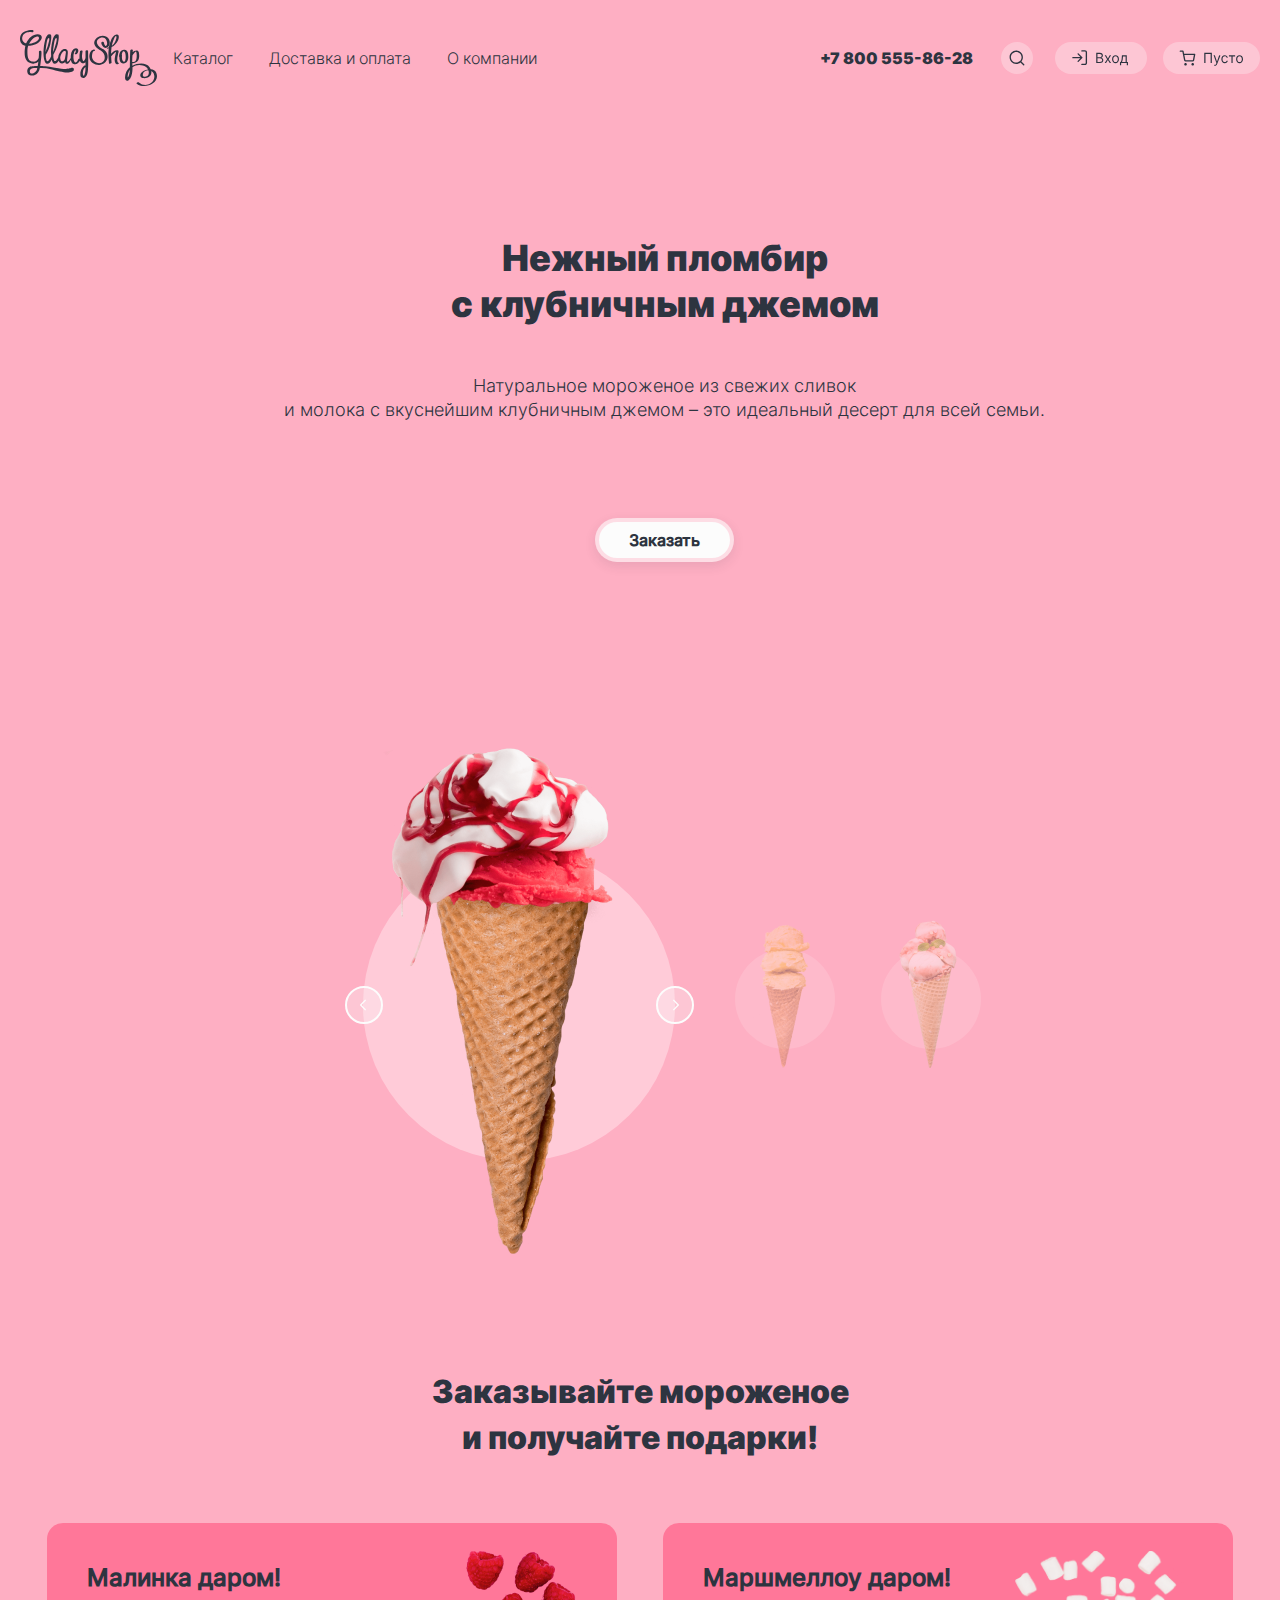
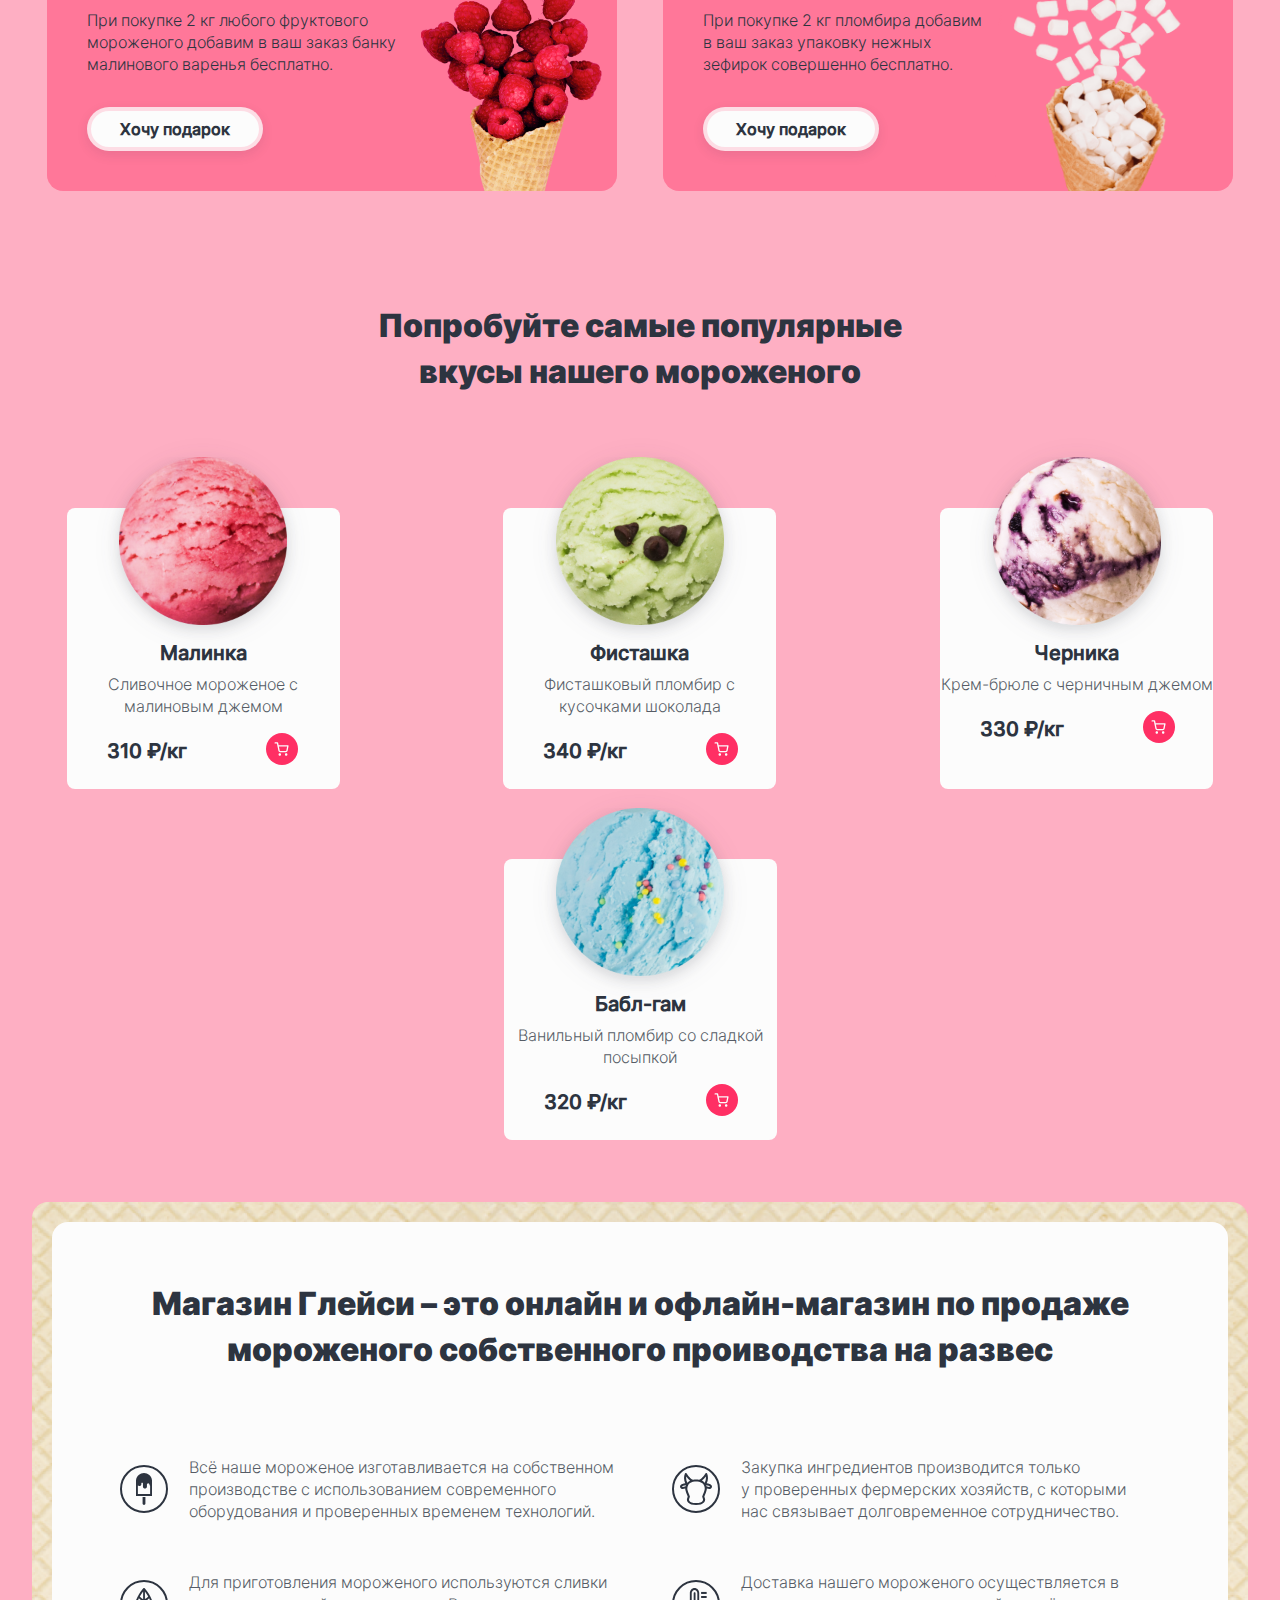
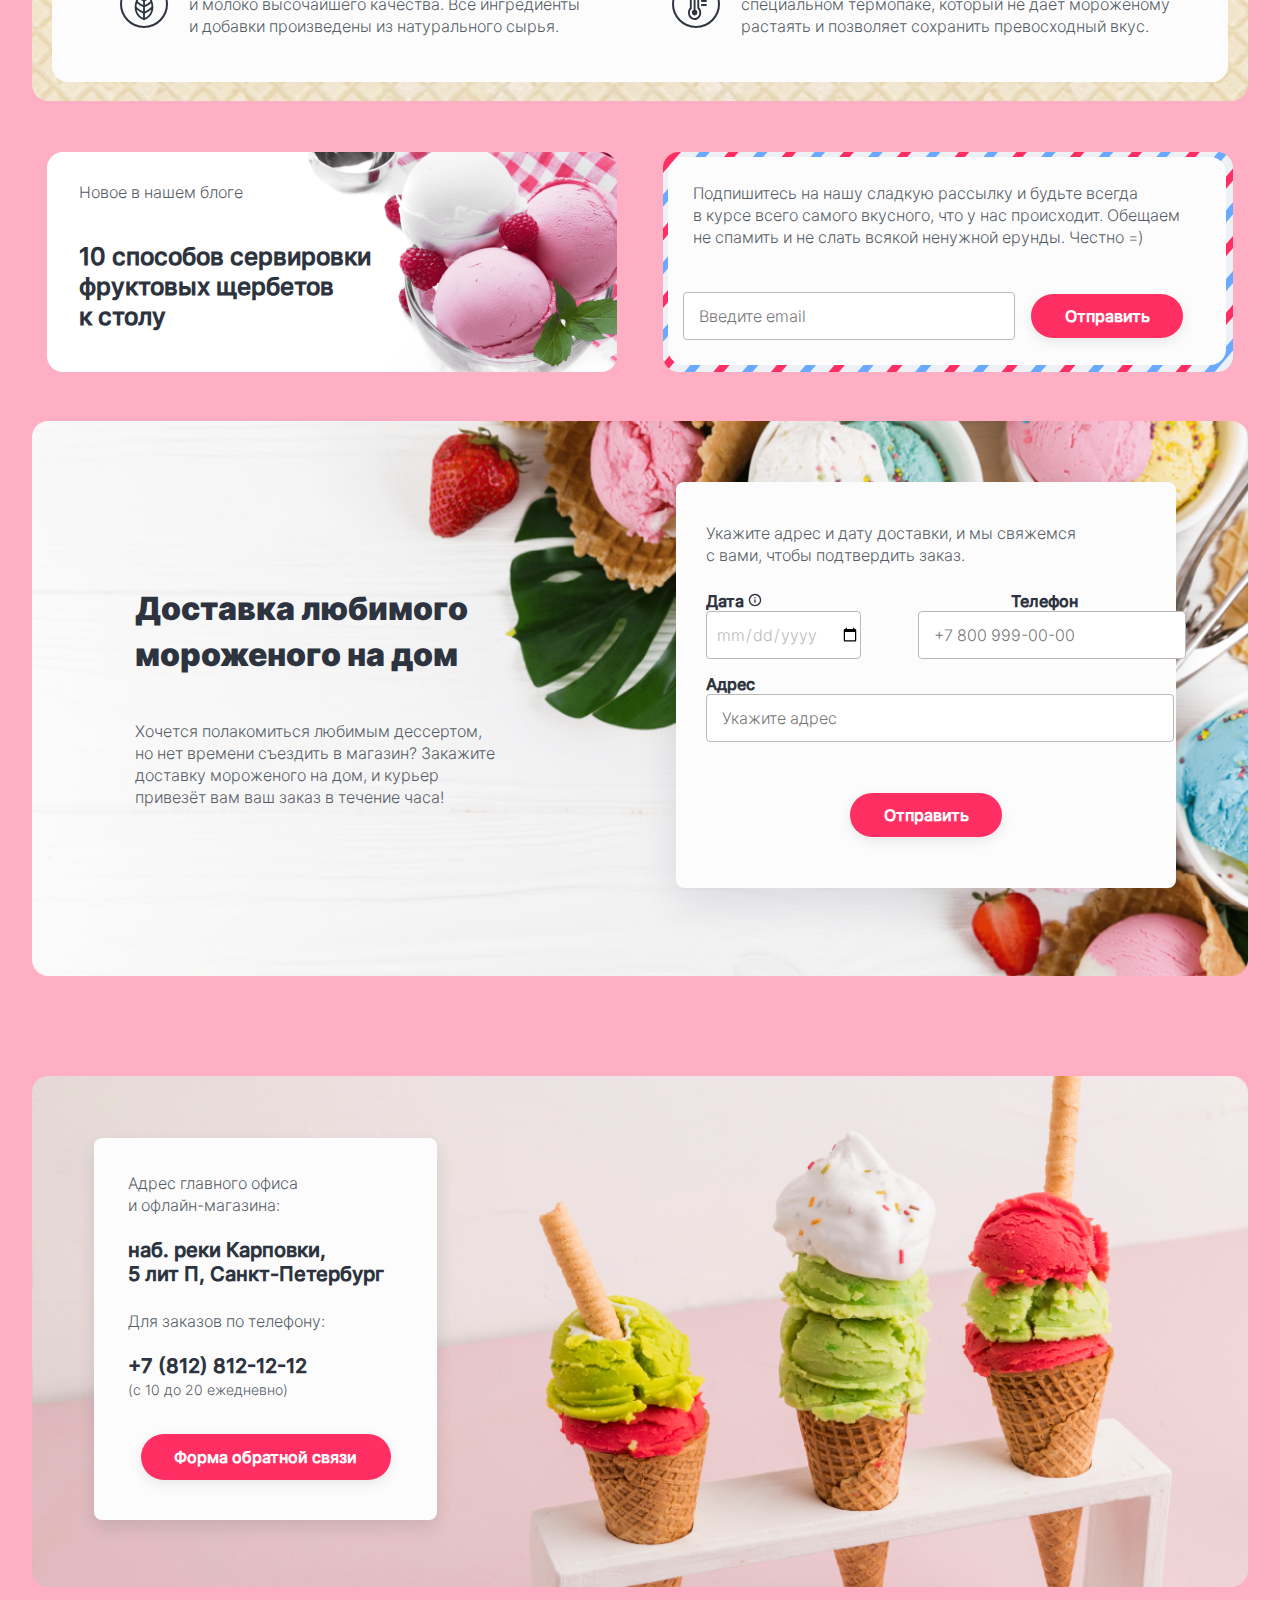
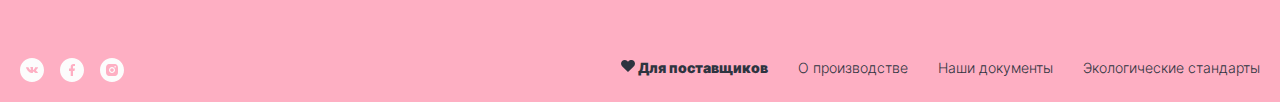
==== commit 896b6072: "added switcher for iceCreams" ====
--- a/ice_cream_card/index.html
+++ b/ice_cream_card/index.html
@@ -35,54 +35,7 @@
 
     <div class="mainPage">
 
-        <div class="mainPage1">
-
-            <div class="mainPage1-title">Нежный пломбир<br> с клубничным джемом</div>
-            <div class="mainPage1-description">Натуральное мороженое из свежих сливок<br> и молока с вкуснейшим клубничным джемом<br> – это идеальный десерт для всей семьи. </div>
-            <button class="mainPage1-btn">Заказать</button>
-
-        </div> <!--mainPage1-->
-
-        <div class="mainPage2">
-
-                <div class="mainPage2-img__first">
-                    <button class="mainPage2-img-arrow__left"></button>
-                    <button class="mainPage2-img-arrow__right"></button>
-                    <img class="mainPage2-img__product1" src="./images/main/imgMain/ice_cream1.png" alt="">
-                    <div class="mainPage2-img__background1"></div>
-                </div>
-
-                <div class="mainPage2-img__second">
-                    <img class="mainPage2-img__product2" src="./images/main/imgMain/ice_cream2.png" alt="">
-                    <div class="mainPage2-img__background2"></div>
-                </div> 
-                
-                <div class="mainPage2-img__third">
-                    <img class="mainPage2-img__product3" src="./images/main/imgMain/ice-cream3.png" alt="">
-                    <div class="mainPage2-img__background2"></div>
-                </div>
-
-                <div class="mainPage2-social">
-                    <a class="mainPage2__social_item" href="#">
-                        <svg width="24" height="24" viewBox="0 0 24 24" fill="none" xmlns="http://www.w3.org/2000/svg">
-                        <path fill-rule="evenodd" clip-rule="evenodd" d="M24 12C24 18.6274 18.6274 24 12 24C5.37258 24 0 18.6274 0 12C0 5.37258 5.37258 0 12 0C18.6274 0 24 5.37258 24 12ZM12.5884 14.9749H11.8711C11.8711 14.9749 10.2885 15.0584 8.89479 13.7867C7.37486 12.3995 6.03249 9.64702 6.03249 9.64702C6.03249 9.64702 5.95511 9.46654 6.03917 9.3793C6.13366 9.28121 6.39106 9.27493 6.39106 9.27493L8.10567 9.26508C8.10567 9.26508 8.26727 9.28878 8.38294 9.36317C8.47824 9.42457 8.53167 9.53936 8.53167 9.53936C8.53167 9.53936 8.80878 10.1536 9.17581 10.7093C9.89212 11.7942 10.2258 12.0315 10.469 11.9152C10.8233 11.7458 10.7171 10.3816 10.7171 10.3816C10.7171 10.3816 10.7236 9.88646 10.5387 9.66601C10.3955 9.4951 10.1254 9.44527 10.0062 9.43128C9.90971 9.42 10.0681 9.22367 10.2733 9.13558C10.5819 9.00308 11.1268 8.99551 11.7706 9.00136C12.2722 9.00579 12.4165 9.0332 12.6127 9.07475C13.0677 9.17105 13.0536 9.47963 13.0229 10.1454C13.0138 10.3444 13.0032 10.5752 13.0032 10.8418C13.0032 10.9018 13.0012 10.9657 12.9991 11.0315C12.9885 11.3725 12.9763 11.7629 13.2324 11.908C13.3637 11.9822 13.6849 11.9191 14.4884 10.7233C14.8693 10.1566 15.1549 9.49024 15.1549 9.49024C15.1549 9.49024 15.2173 9.37145 15.3142 9.32048C15.4134 9.26851 15.5472 9.2845 15.5472 9.2845L17.3515 9.27465C17.3515 9.27465 17.8937 9.21796 17.9815 9.43242C18.0735 9.65758 17.7788 10.1833 17.0417 11.0444C16.3463 11.8567 16.006 12.1587 16.0328 12.4236C16.0527 12.6198 16.2739 12.7957 16.7015 13.1436C17.5897 13.8661 17.8264 14.2455 17.8827 14.3357C17.8872 14.343 17.8906 14.3484 17.893 14.3519C18.2905 14.9296 17.4522 14.9749 17.4522 14.9749L15.8497 14.9944C15.8497 14.9944 15.5053 15.0543 15.0521 14.7814C14.8151 14.6388 14.5833 14.406 14.3626 14.1842C14.0251 13.8451 13.7131 13.5316 13.4469 13.6056C13.0002 13.7298 13.0143 14.5734 13.0143 14.5734C13.0143 14.5734 13.0175 14.7536 12.9157 14.8495C12.8051 14.954 12.5884 14.9749 12.5884 14.9749Z" fill="#FCFCFC"/>
-                        </svg>
-                    </a>
-    
-                    <a class="mainPage2__social_item" href="#">
-                        <svg width="24" height="24" viewBox="0 0 24 24" fill="none" xmlns="http://www.w3.org/2000/svg">
-                        <path fill-rule="evenodd" clip-rule="evenodd" d="M24 12C24 18.6274 18.6274 24 12 24C5.37258 24 0 18.6274 0 12C0 5.37258 5.37258 0 12 0C18.6274 0 24 5.37258 24 12ZM14.4286 12.9H13V18H10.7143V12.9H9V10.5H10.7143V8.82C10.7143 6.9942 11.816 6 13.3674 6C14.1103 6 14.8137 6.0582 15 6.084V8.1H14.1429C13 8.1 13 8.682 13 9.3V10.5H15L14.4286 12.9Z" fill="#FCFCFC"/>
-                        </svg>
-                    </a>
-    
-                    <a class="mainPage2__social_item" href="#">
-                        <svg width="24" height="24" viewBox="0 0 24 24" fill="none" xmlns="http://www.w3.org/2000/svg">
-                        <path fill-rule="evenodd" clip-rule="evenodd" d="M24 12C24 18.6274 18.6274 24 12 24C5.37258 24 0 18.6274 0 12C0 5.37258 5.37258 0 12 0C18.6274 0 24 5.37258 24 12ZM14.4732 6.036C13.8336 6.006 13.6302 6 12 6C10.3698 6 10.1664 6.0078 9.5268 6.036C8.8872 6.066 8.4528 6.1662 8.07 6.315C7.66946 6.46544 7.3066 6.70154 7.0068 7.0068C6.70128 7.30639 6.46514 7.66931 6.315 8.07C6.1662 8.4528 6.066 8.8872 6.036 9.5268C6.006 10.1664 6 10.3698 6 12C6 13.6302 6.0078 13.8336 6.036 14.4732C6.066 15.1122 6.1662 15.5478 6.315 15.93C6.46556 16.3305 6.70164 16.6933 7.0068 16.9932C7.30652 17.2986 7.6694 17.5347 8.07 17.685C8.4528 17.8332 8.8878 17.934 9.5268 17.964C10.1664 17.994 10.3698 18 12 18C13.6302 18 13.8336 17.9922 14.4732 17.964C15.1122 17.934 15.5478 17.8332 15.93 17.685C16.3304 17.5343 16.6932 17.2982 16.9932 16.9932C17.2987 16.6936 17.5348 16.3307 17.685 15.93C17.8332 15.5472 17.934 15.1122 17.964 14.4732C17.994 13.8336 18 13.6302 18 12C18 10.3698 17.9922 10.1664 17.964 9.5268C17.934 8.8878 17.8332 8.4522 17.685 8.07C17.5344 7.66955 17.2983 7.30674 16.9932 7.0068C16.6596 6.6738 16.326 6.4674 15.93 6.315C15.5472 6.1662 15.1122 6.066 14.4732 6.036ZM9.87868 9.87868C10.4413 9.31607 11.2044 9 12 9C12.7956 9 13.5587 9.31607 14.1213 9.87868C14.6839 10.4413 15 11.2044 15 12C15 12.7956 14.6839 13.5587 14.1213 14.1213C13.5587 14.6839 12.7956 15 12 15C11.2044 15 10.4413 14.6839 9.87868 14.1213C9.31607 13.5587 9 12.7956 9 12C9 11.2044 9.31607 10.4413 9.87868 9.87868ZM15.6803 8.31967C15.821 8.46032 15.9 8.65109 15.9 8.85C15.9 9.04891 15.821 9.23968 15.6803 9.38033C15.5397 9.52098 15.3489 9.6 15.15 9.6C14.9511 9.6 14.7603 9.52098 14.6197 9.38033C14.479 9.23968 14.4 9.04891 14.4 8.85C14.4 8.65109 14.479 8.46032 14.6197 8.31967C14.7603 8.17902 14.9511 8.1 15.15 8.1C15.3489 8.1 15.5397 8.17902 15.6803 8.31967ZM13.2728 10.7272C12.9352 10.3896 12.4774 10.2 12 10.2C11.5226 10.2 11.0648 10.3896 10.7272 10.7272C10.3896 11.0648 10.2 11.5226 10.2 12C10.2 12.4774 10.3896 12.9352 10.7272 13.2728C11.0648 13.6104 11.5226 13.8 12 13.8C12.4774 13.8 12.9352 13.6104 13.2728 13.2728C13.6104 12.9352 13.8 12.4774 13.8 12C13.8 11.5226 13.6104 11.0648 13.2728 10.7272Z" fill="#FCFCFC"/>
-                        </svg>
-                    </a>
-                </div>
-
-        </div> <!--mainPage2-->
+        
 
     </div> <!--mainPage-->
 
--- a/ice_cream_card/style.css
+++ b/ice_cream_card/style.css
@@ -23,8 +23,19 @@
 }
 
 body {
+    margin: 0;
+}
+
+.pink {
     background-color: #FEAFC3;
-    margin: 0;
+}
+
+.blue {
+    background-color: #69A9FF;
+}
+
+.yellow {
+    background-color: #FCC850;
 }
 
 
